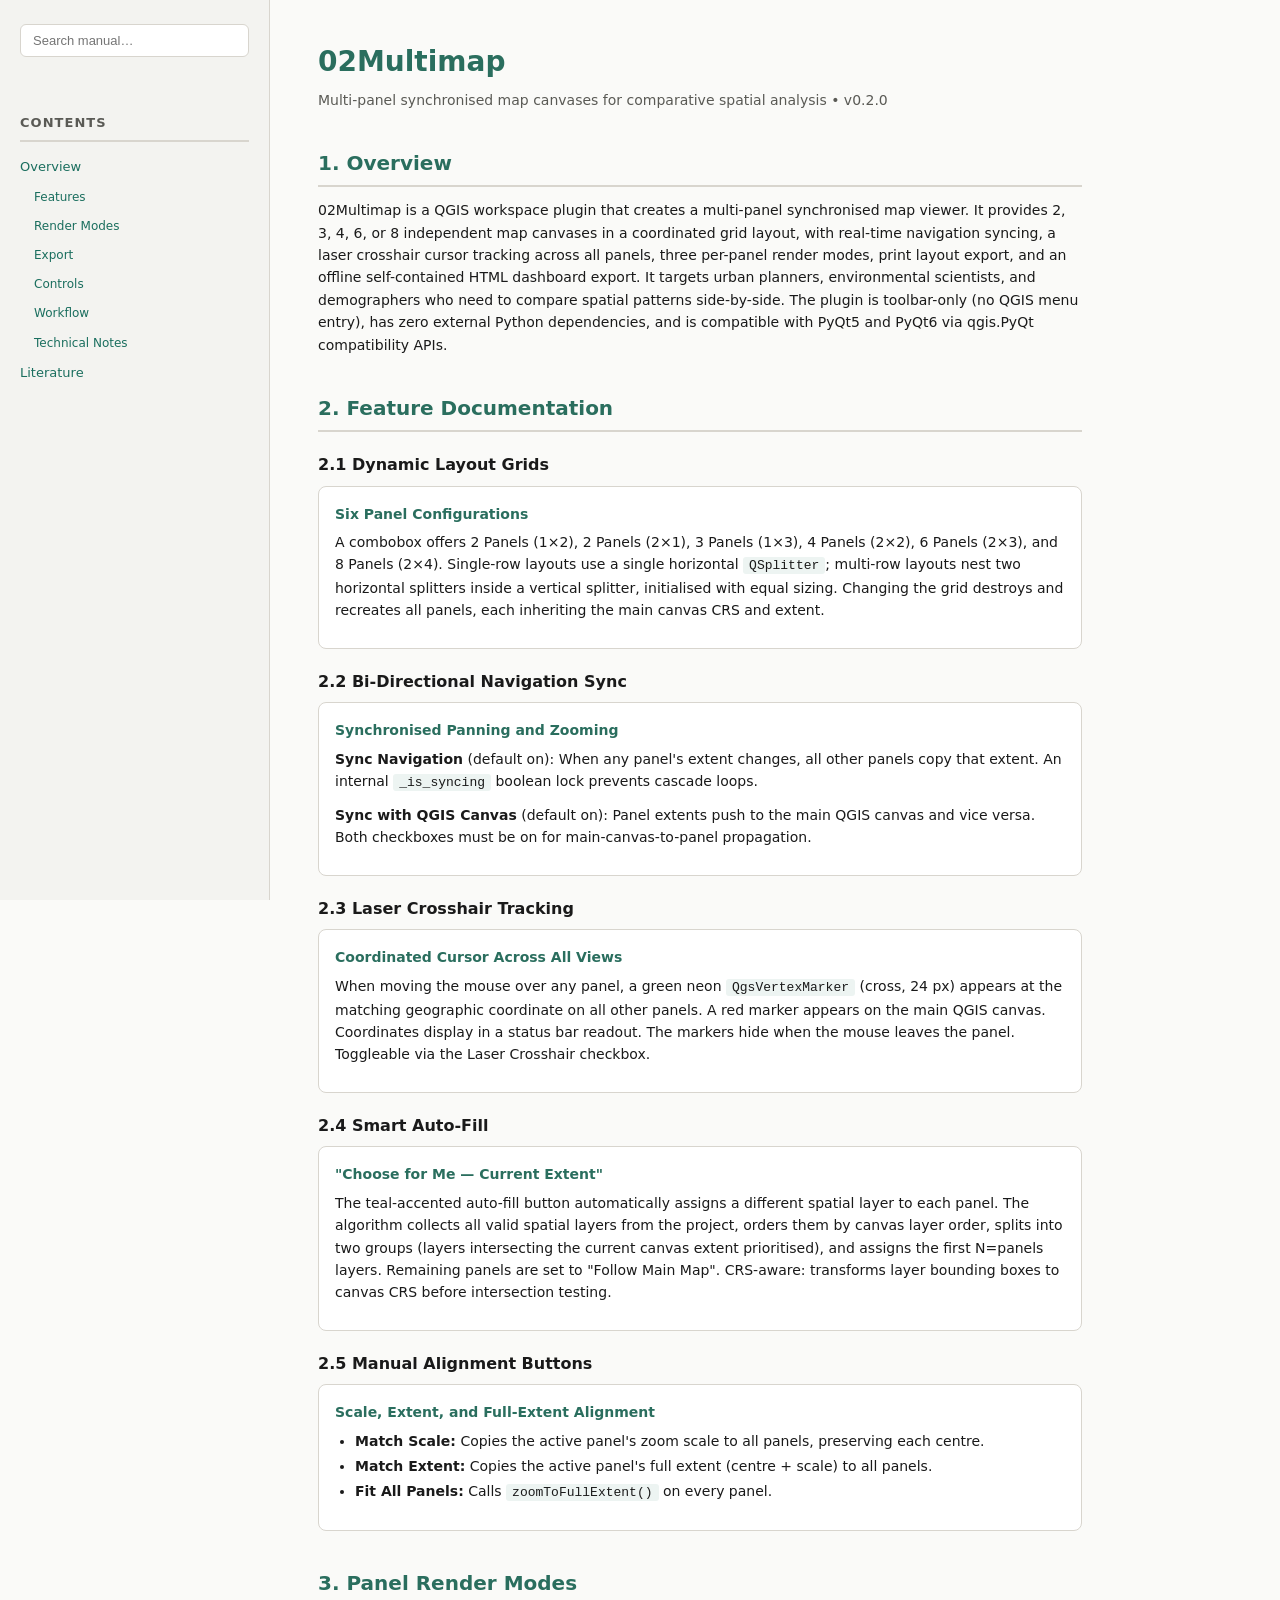
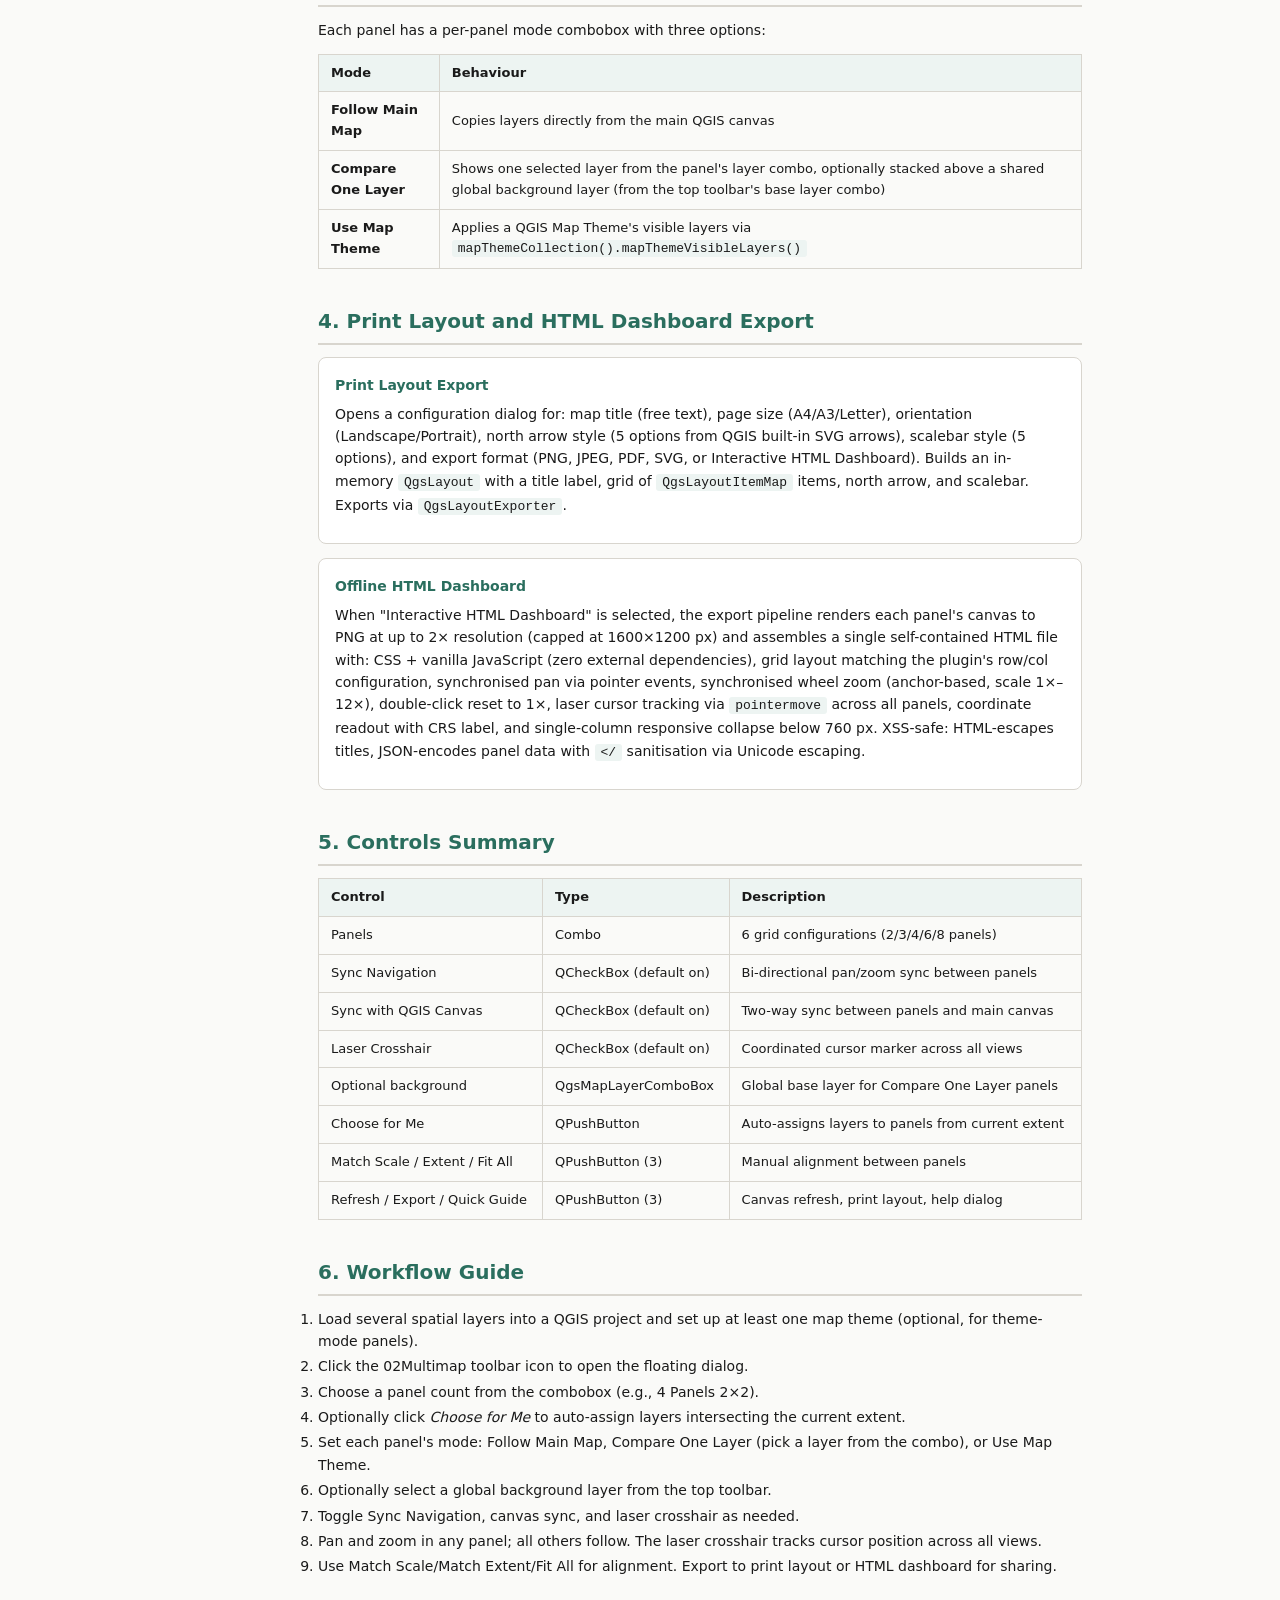
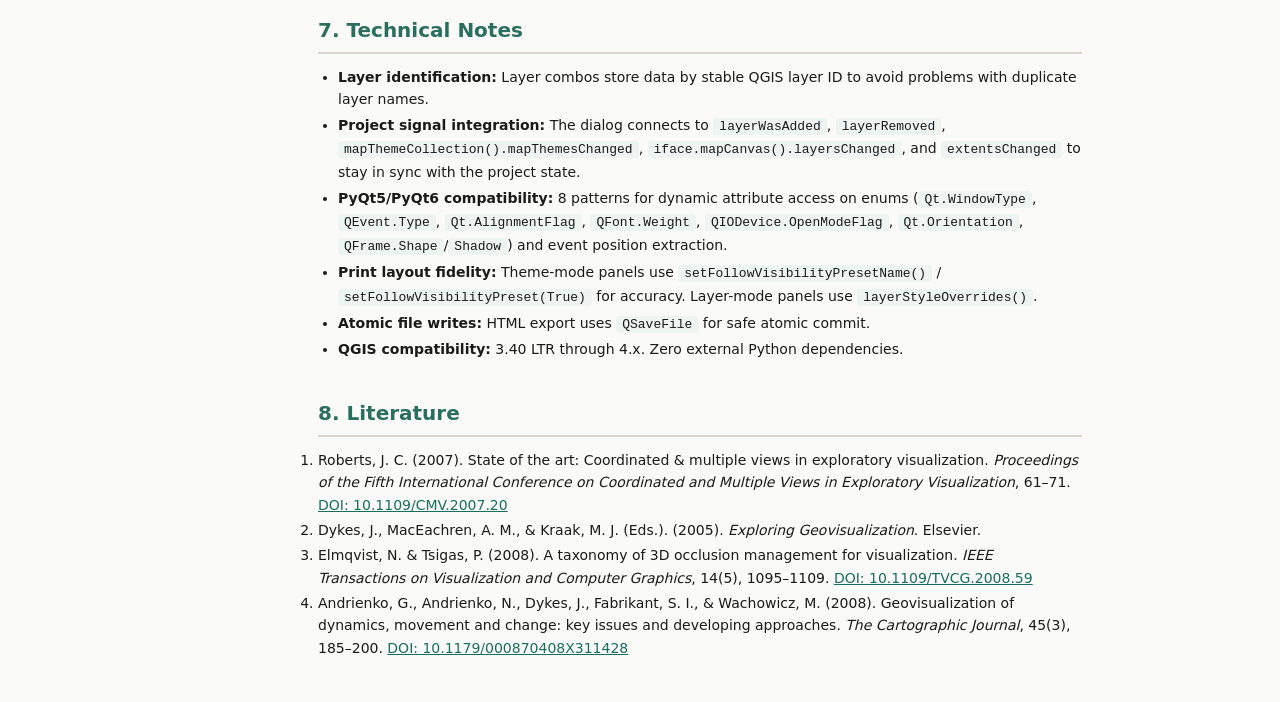
==== docs/REFERENCE_MANUAL.html @ e5f00792 "Add comprehensive academic reference manual" ====
<!doctype html>
<html lang="en">
<head>
<meta charset="utf-8">
<meta name="viewport" content="width=device-width, initial-scale=1">
<title>02Multimap &mdash; Reference Manual</title>
<style>
:root {--bg:#fafaf8;--sidebar-bg:#f3f3f0;--text:#1a1a1a;--muted:#5a5a55;--accent:#2a6e5e;--border:#d8d5ce;--card-bg:#fff;--link:#1a6e5e;--code-bg:#edf4f2;--search-bg:#fff}
*{box-sizing:border-box;margin:0;padding:0}
body{font-family:"Segoe UI",system-ui,-apple-system,sans-serif;background:var(--bg);color:var(--text);line-height:1.6;display:flex;min-height:100vh}
#sidebar{width:270px;min-width:270px;background:var(--sidebar-bg);border-right:1px solid var(--border);padding:24px 20px;position:sticky;top:0;height:100vh;overflow-y:auto}
#sidebar h2{font-size:13px;text-transform:uppercase;letter-spacing:.08em;color:var(--muted);margin-bottom:10px}
#search{width:100%;padding:8px 12px;border:1px solid var(--border);border-radius:6px;font-size:13px;background:var(--search-bg);margin-bottom:20px}
#sidebar nav a{display:block;padding:5px 0;font-size:13px;color:var(--link);text-decoration:none}
#sidebar nav a:hover{text-decoration:underline}
#sidebar nav a.sub{padding-left:14px;font-size:12px}
#main{flex:1;padding:40px 48px;max-width:860px}
h1{font-size:28px;font-weight:700;color:var(--accent);margin-bottom:4px}
h1+p{color:var(--muted);margin-bottom:32px}
h2{font-size:20px;font-weight:600;color:var(--accent);margin:36px 0 12px;padding-bottom:6px;border-bottom:2px solid var(--border)}
h3{font-size:16px;font-weight:600;color:var(--text);margin:20px 0 8px}
p,li{font-size:14px;color:var(--text)}
p{margin-bottom:10px}
.card{background:var(--card-bg);border:1px solid var(--border);border-radius:8px;padding:16px;margin-bottom:14px}
.card h4{font-size:14px;font-weight:600;color:var(--accent);margin-bottom:6px}
ul{margin:4px 0 10px 20px}
li{margin-bottom:3px}
code{font-family:Consolas,'Courier New',monospace;background:var(--code-bg);padding:1px 6px;border-radius:3px;font-size:13px}
table{width:100%;border-collapse:collapse;margin:12px 0;font-size:13px}
th,td{border:1px solid var(--border);padding:8px 12px;text-align:left}
th{background:var(--code-bg);font-weight:600}
.refs{font-size:12px;color:var(--muted)}
.refs a{color:var(--link)}
@media(max-width:760px){body{flex-direction:column}#sidebar{width:100%;min-width:auto;height:auto;position:static;border-right:none;border-bottom:1px solid var(--border)}#main{padding:24px}}
.hidden{display:none}
</style>
</head>
<body>
<aside id="sidebar">
  <input type="text" id="search" placeholder="Search manual&hellip;" autocomplete="off">
  <h2>Contents</h2>
  <nav id="toc">
    <a href="#overview">Overview</a>
    <a href="#features" class="sub">Features</a>
    <a href="#modes" class="sub">Render Modes</a>
    <a href="#export" class="sub">Export</a>
    <a href="#params" class="sub">Controls</a>
    <a href="#workflow" class="sub">Workflow</a>
    <a href="#technical" class="sub">Technical Notes</a>
    <a href="#literature">Literature</a>
  </nav>
</aside>
<main id="main">
<h1>02Multimap</h1>
<p>Multi-panel synchronised map canvases for comparative spatial analysis &bull; v0.2.0</p>

<h2 id="overview">1. Overview</h2>
<p>02Multimap is a QGIS workspace plugin that creates a multi-panel synchronised map viewer. It provides 2, 3, 4, 6, or 8 independent map canvases in a coordinated grid layout, with real-time navigation syncing, a laser crosshair cursor tracking across all panels, three per-panel render modes, print layout export, and an offline self-contained HTML dashboard export. It targets urban planners, environmental scientists, and demographers who need to compare spatial patterns side-by-side. The plugin is toolbar-only (no QGIS menu entry), has zero external Python dependencies, and is compatible with PyQt5 and PyQt6 via qgis.PyQt compatibility APIs.</p>

<h2 id="features">2. Feature Documentation</h2>

<h3>2.1 Dynamic Layout Grids</h3>
<div class="card">
  <h4>Six Panel Configurations</h4>
  <p>A combobox offers 2 Panels (1&times;2), 2 Panels (2&times;1), 3 Panels (1&times;3), 4 Panels (2&times;2), 6 Panels (2&times;3), and 8 Panels (2&times;4). Single-row layouts use a single horizontal <code>QSplitter</code>; multi-row layouts nest two horizontal splitters inside a vertical splitter, initialised with equal sizing. Changing the grid destroys and recreates all panels, each inheriting the main canvas CRS and extent.</p>
</div>

<h3>2.2 Bi-Directional Navigation Sync</h3>
<div class="card">
  <h4>Synchronised Panning and Zooming</h4>
  <p><strong>Sync Navigation</strong> (default on): When any panel's extent changes, all other panels copy that extent. An internal <code>_is_syncing</code> boolean lock prevents cascade loops.</p>
  <p><strong>Sync with QGIS Canvas</strong> (default on): Panel extents push to the main QGIS canvas and vice versa. Both checkboxes must be on for main-canvas-to-panel propagation.</p>
</div>

<h3>2.3 Laser Crosshair Tracking</h3>
<div class="card">
  <h4>Coordinated Cursor Across All Views</h4>
  <p>When moving the mouse over any panel, a green neon <code>QgsVertexMarker</code> (cross, 24 px) appears at the matching geographic coordinate on all other panels. A red marker appears on the main QGIS canvas. Coordinates display in a status bar readout. The markers hide when the mouse leaves the panel. Toggleable via the Laser Crosshair checkbox.</p>
</div>

<h3>2.4 Smart Auto-Fill</h3>
<div class="card">
  <h4>"Choose for Me &mdash; Current Extent"</h4>
  <p>The teal-accented auto-fill button automatically assigns a different spatial layer to each panel. The algorithm collects all valid spatial layers from the project, orders them by canvas layer order, splits into two groups (layers intersecting the current canvas extent prioritised), and assigns the first N=panels layers. Remaining panels are set to "Follow Main Map". CRS-aware: transforms layer bounding boxes to canvas CRS before intersection testing.</p>
</div>

<h3>2.5 Manual Alignment Buttons</h3>
<div class="card">
  <h4>Scale, Extent, and Full-Extent Alignment</h4>
  <ul>
    <li><strong>Match Scale:</strong> Copies the active panel's zoom scale to all panels, preserving each centre.</li>
    <li><strong>Match Extent:</strong> Copies the active panel's full extent (centre + scale) to all panels.</li>
    <li><strong>Fit All Panels:</strong> Calls <code>zoomToFullExtent()</code> on every panel.</li>
  </ul>
</div>

<h2 id="modes">3. Panel Render Modes</h2>
<p>Each panel has a per-panel mode combobox with three options:</p>
<table>
  <tr><th>Mode</th><th>Behaviour</th></tr>
  <tr><td><strong>Follow Main Map</strong></td><td>Copies layers directly from the main QGIS canvas</td></tr>
  <tr><td><strong>Compare One Layer</strong></td><td>Shows one selected layer from the panel's layer combo, optionally stacked above a shared global background layer (from the top toolbar's base layer combo)</td></tr>
  <tr><td><strong>Use Map Theme</strong></td><td>Applies a QGIS Map Theme's visible layers via <code>mapThemeCollection().mapThemeVisibleLayers()</code></td></tr>
</table>

<h2 id="export">4. Print Layout and HTML Dashboard Export</h2>
<div class="card">
  <h4>Print Layout Export</h4>
  <p>Opens a configuration dialog for: map title (free text), page size (A4/A3/Letter), orientation (Landscape/Portrait), north arrow style (5 options from QGIS built-in SVG arrows), scalebar style (5 options), and export format (PNG, JPEG, PDF, SVG, or Interactive HTML Dashboard). Builds an in-memory <code>QgsLayout</code> with a title label, grid of <code>QgsLayoutItemMap</code> items, north arrow, and scalebar. Exports via <code>QgsLayoutExporter</code>.</p>
</div>
<div class="card">
  <h4>Offline HTML Dashboard</h4>
  <p>When "Interactive HTML Dashboard" is selected, the export pipeline renders each panel's canvas to PNG at up to 2&times; resolution (capped at 1600&times;1200 px) and assembles a single self-contained HTML file with: CSS + vanilla JavaScript (zero external dependencies), grid layout matching the plugin's row/col configuration, synchronised pan via pointer events, synchronised wheel zoom (anchor-based, scale 1&times;&ndash;12&times;), double-click reset to 1&times;, laser cursor tracking via <code>pointermove</code> across all panels, coordinate readout with CRS label, and single-column responsive collapse below 760 px. XSS-safe: HTML-escapes titles, JSON-encodes panel data with <code>&lt;/</code> sanitisation via Unicode escaping.</p>
</div>

<h2 id="params">5. Controls Summary</h2>
<table>
  <tr><th>Control</th><th>Type</th><th>Description</th></tr>
  <tr><td>Panels</td><td>Combo</td><td>6 grid configurations (2/3/4/6/8 panels)</td></tr>
  <tr><td>Sync Navigation</td><td>QCheckBox (default on)</td><td>Bi-directional pan/zoom sync between panels</td></tr>
  <tr><td>Sync with QGIS Canvas</td><td>QCheckBox (default on)</td><td>Two-way sync between panels and main canvas</td></tr>
  <tr><td>Laser Crosshair</td><td>QCheckBox (default on)</td><td>Coordinated cursor marker across all views</td></tr>
  <tr><td>Optional background</td><td>QgsMapLayerComboBox</td><td>Global base layer for Compare One Layer panels</td></tr>
  <tr><td>Choose for Me</td><td>QPushButton</td><td>Auto-assigns layers to panels from current extent</td></tr>
  <tr><td>Match Scale / Extent / Fit All</td><td>QPushButton (3)</td><td>Manual alignment between panels</td></tr>
  <tr><td>Refresh / Export / Quick Guide</td><td>QPushButton (3)</td><td>Canvas refresh, print layout, help dialog</td></tr>
</table>

<h2 id="workflow">6. Workflow Guide</h2>
<ol>
  <li>Load several spatial layers into a QGIS project and set up at least one map theme (optional, for theme-mode panels).</li>
  <li>Click the 02Multimap toolbar icon to open the floating dialog.</li>
  <li>Choose a panel count from the combobox (e.g., 4 Panels 2&times;2).</li>
  <li>Optionally click <em>Choose for Me</em> to auto-assign layers intersecting the current extent.</li>
  <li>Set each panel's mode: Follow Main Map, Compare One Layer (pick a layer from the combo), or Use Map Theme.</li>
  <li>Optionally select a global background layer from the top toolbar.</li>
  <li>Toggle Sync Navigation, canvas sync, and laser crosshair as needed.</li>
  <li>Pan and zoom in any panel; all others follow. The laser crosshair tracks cursor position across all views.</li>
  <li>Use Match Scale/Match Extent/Fit All for alignment. Export to print layout or HTML dashboard for sharing.</li>
</ol>

<h2 id="technical">7. Technical Notes</h2>
<ul>
  <li><strong>Layer identification:</strong> Layer combos store data by stable QGIS layer ID to avoid problems with duplicate layer names.</li>
  <li><strong>Project signal integration:</strong> The dialog connects to <code>layerWasAdded</code>, <code>layerRemoved</code>, <code>mapThemeCollection().mapThemesChanged</code>, <code>iface.mapCanvas().layersChanged</code>, and <code>extentsChanged</code> to stay in sync with the project state.</li>
  <li><strong>PyQt5/PyQt6 compatibility:</strong> 8 patterns for dynamic attribute access on enums (<code>Qt.WindowType</code>, <code>QEvent.Type</code>, <code>Qt.AlignmentFlag</code>, <code>QFont.Weight</code>, <code>QIODevice.OpenModeFlag</code>, <code>Qt.Orientation</code>, <code>QFrame.Shape</code>/<code>Shadow</code>) and event position extraction.</li>
  <li><strong>Print layout fidelity:</strong> Theme-mode panels use <code>setFollowVisibilityPresetName()</code> / <code>setFollowVisibilityPreset(True)</code> for accuracy. Layer-mode panels use <code>layerStyleOverrides()</code>.</li>
  <li><strong>Atomic file writes:</strong> HTML export uses <code>QSaveFile</code> for safe atomic commit.</li>
  <li><strong>QGIS compatibility:</strong> 3.40 LTR through 4.x. Zero external Python dependencies.</li>
</ul>

<h2 id="literature">8. Literature</h2>
<ol class="refs">
  <li>Roberts, J. C. (2007). State of the art: Coordinated &amp; multiple views in exploratory visualization. <em>Proceedings of the Fifth International Conference on Coordinated and Multiple Views in Exploratory Visualization</em>, 61&ndash;71. <a href="https://doi.org/10.1109/CMV.2007.20">DOI: 10.1109/CMV.2007.20</a></li>
  <li>Dykes, J., MacEachren, A. M., &amp; Kraak, M. J. (Eds.). (2005). <em>Exploring Geovisualization</em>. Elsevier.</li>
  <li>Elmqvist, N. &amp; Tsigas, P. (2008). A taxonomy of 3D occlusion management for visualization. <em>IEEE Transactions on Visualization and Computer Graphics</em>, 14(5), 1095&ndash;1109. <a href="https://doi.org/10.1109/TVCG.2008.59">DOI: 10.1109/TVCG.2008.59</a></li>
  <li>Andrienko, G., Andrienko, N., Dykes, J., Fabrikant, S. I., &amp; Wachowicz, M. (2008). Geovisualization of dynamics, movement and change: key issues and developing approaches. <em>The Cartographic Journal</em>, 45(3), 185&ndash;200. <a href="https://doi.org/10.1179/000870408X311428">DOI: 10.1179/000870408X311428</a></li>
</ol>
</main>
<script>
(function(){
  var inp=document.getElementById('search');
  var main=document.getElementById('main');
  if(!inp||!main)return;
  var all=main.querySelectorAll('h2,h3,p,li,td');
  inp.addEventListener('input',function(){
    var q=inp.value.trim().toLowerCase();
    all.forEach(function(el){el.classList.remove('hidden');});
    if(!q)return;
    var sections=main.querySelectorAll('h2');
    sections.forEach(function(h){
      var next=h.nextElementSibling;
      var keep=h.textContent.toLowerCase().indexOf(q)!==-1;
      while(next && next.tagName!=='H2'){
        if(next.textContent.toLowerCase().indexOf(q)!==-1)keep=true;
        next=next.nextElementSibling;
      }
      if(!keep){
        next=h.nextElementSibling;
        while(next && next.tagName!=='H2'){next.classList.add('hidden');next=next.nextElementSibling;}
        h.classList.add('hidden');
      }
    });
  });
})();
</script>
</body>
</html>
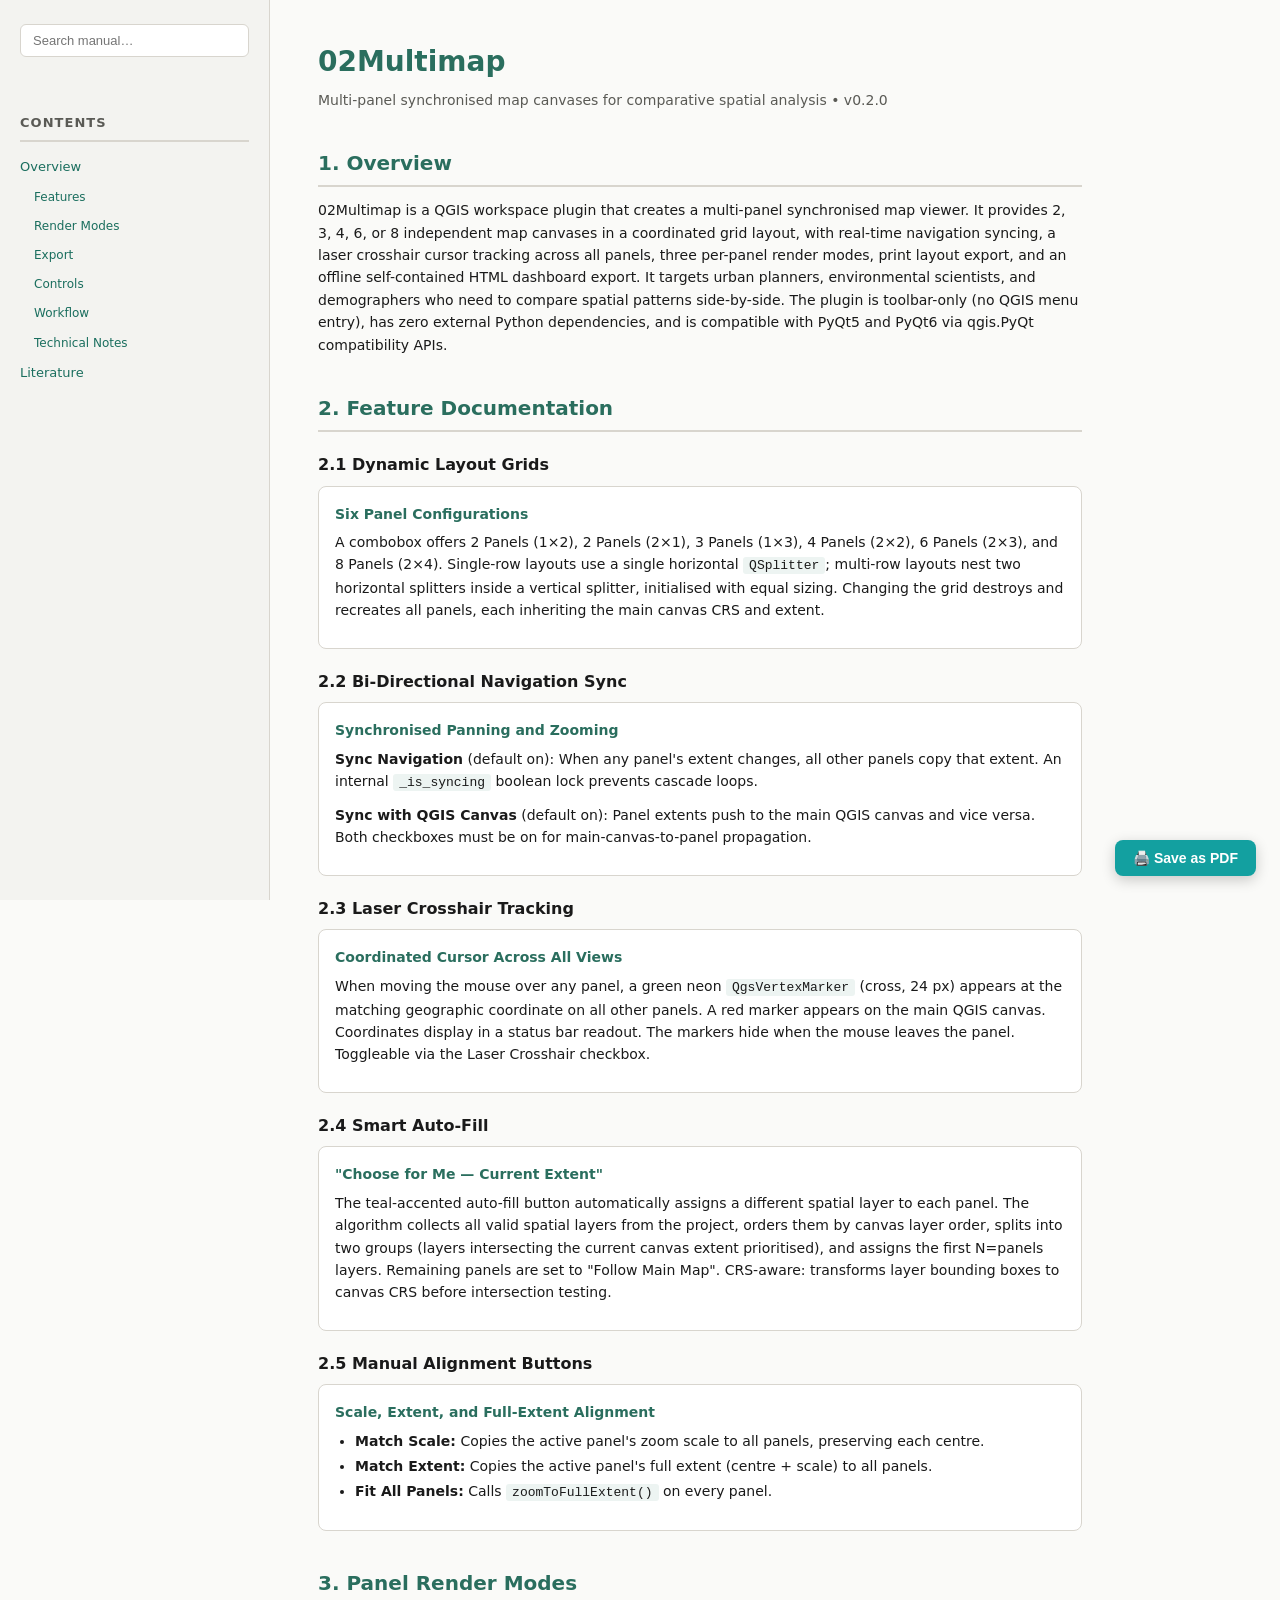
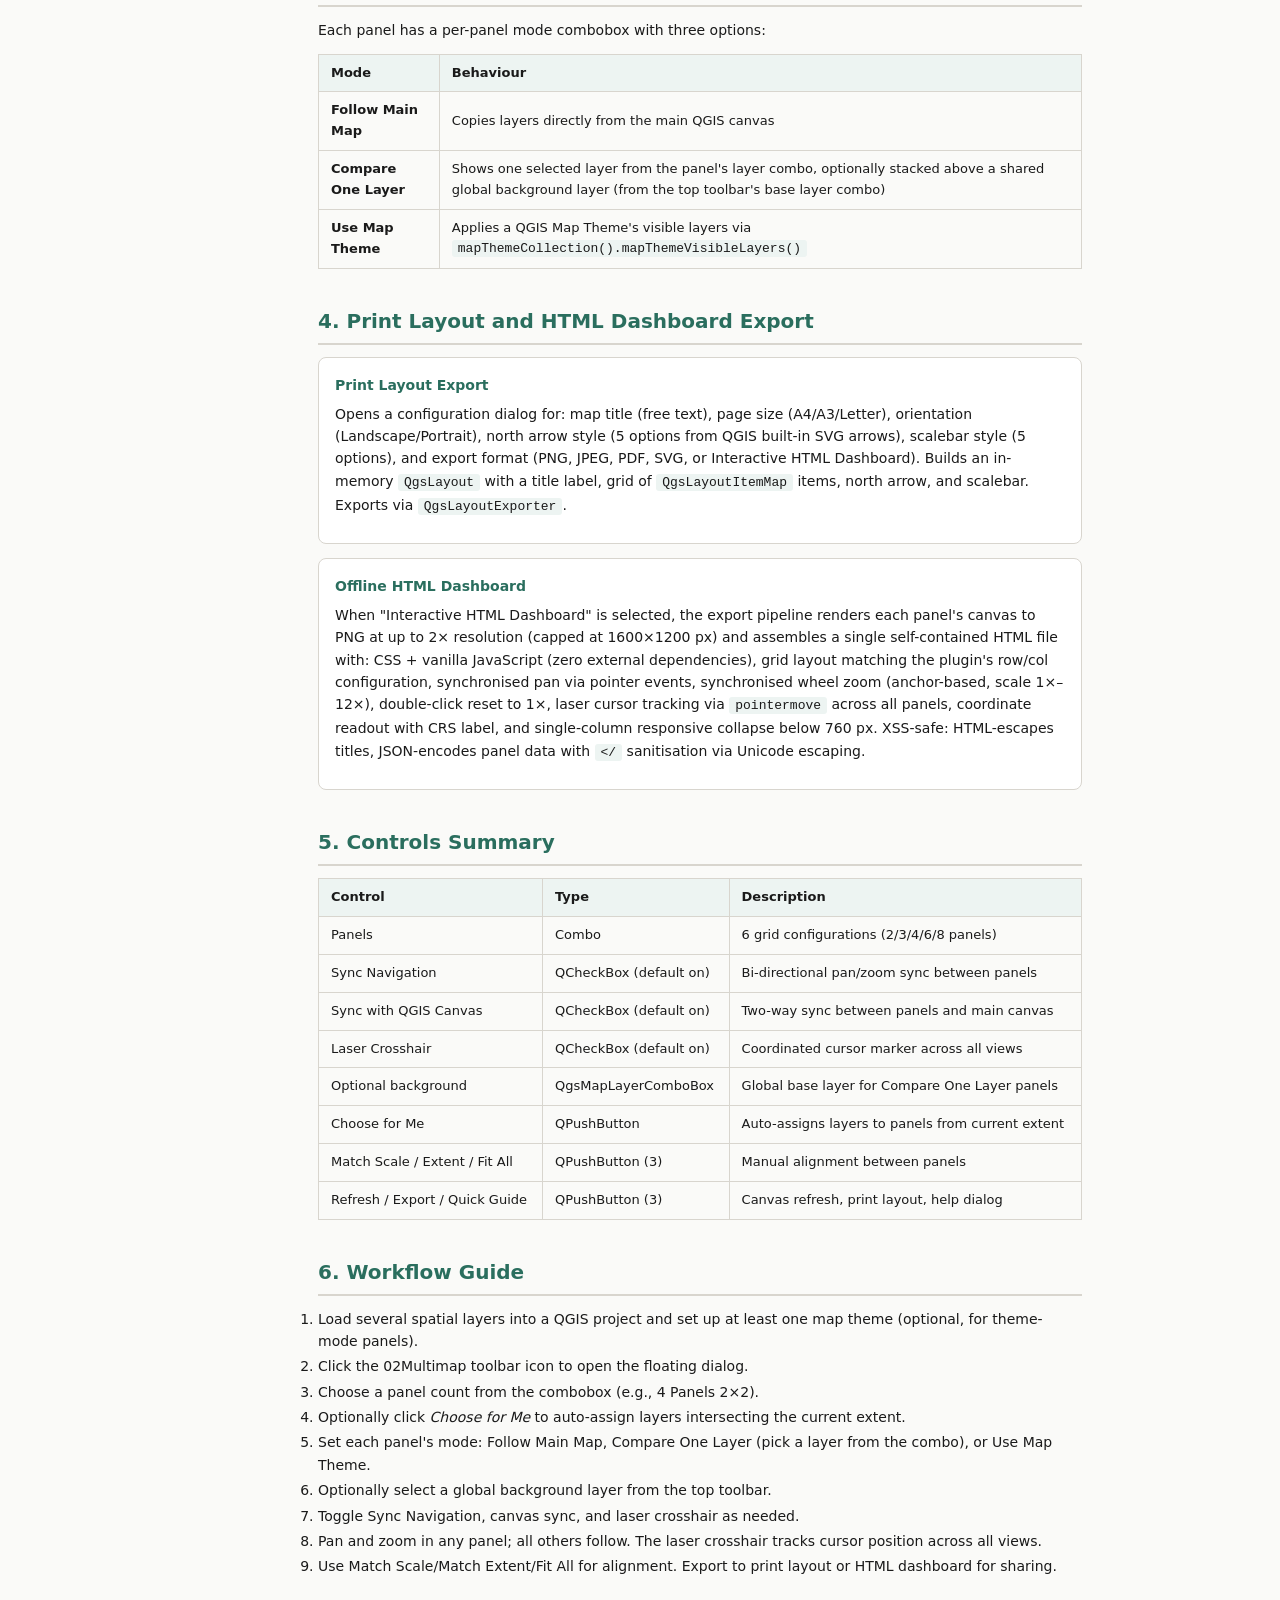
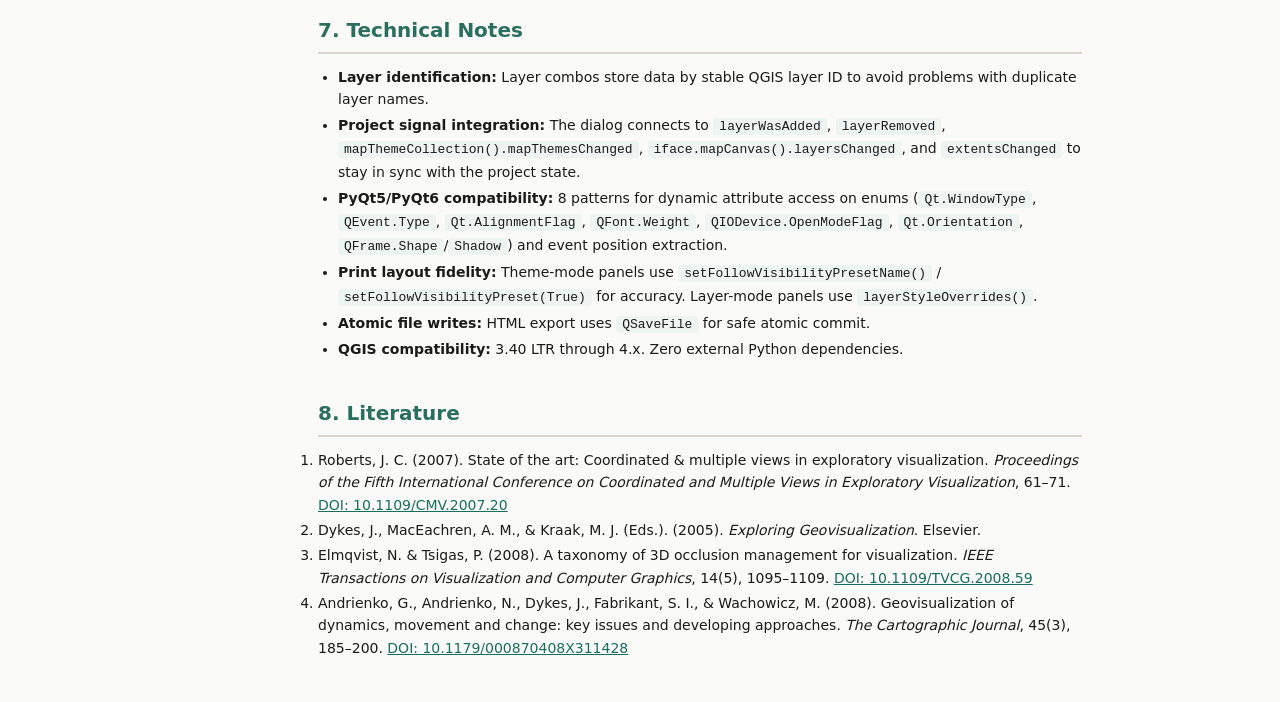
==== commit 4ce87573: "Add floating Save as PDF print button to reference manual" ====
--- a/docs/REFERENCE_MANUAL.html
+++ b/docs/REFERENCE_MANUAL.html
@@ -184,5 +184,21 @@
   });
 })();
 </script>
+
+<!-- PDF PRINT BUTTON -->
+<style>
+#print-pdf-btn {
+  position: fixed; bottom: 24px; right: 24px; z-index: 9999;
+  background: #13a0a0; color: white; border: none; border-radius: 8px;
+  padding: 10px 18px; font-size: 14px; font-weight: 600; cursor: pointer;
+  box-shadow: 0 4px 14px rgba(0,0,0,.2); transition: all .2s;
+  display: flex; align-items: center; gap: 8px;
+}
+#print-pdf-btn:hover { background: #0d7a7a; transform: translateY(-2px); box-shadow: 0 6px 20px rgba(0,0,0,.25); }
+@media print { #print-pdf-btn { display: none !important; } }
+@media (max-width: 768px) { #print-pdf-btn { bottom: 12px; right: 12px; padding: 8px 14px; font-size: 12px; } }
+</style>
+<button id="print-pdf-btn" onclick="window.print()" title="Save as PDF / Print">🖨️ Save as PDF</button>
+
 </body>
 </html>
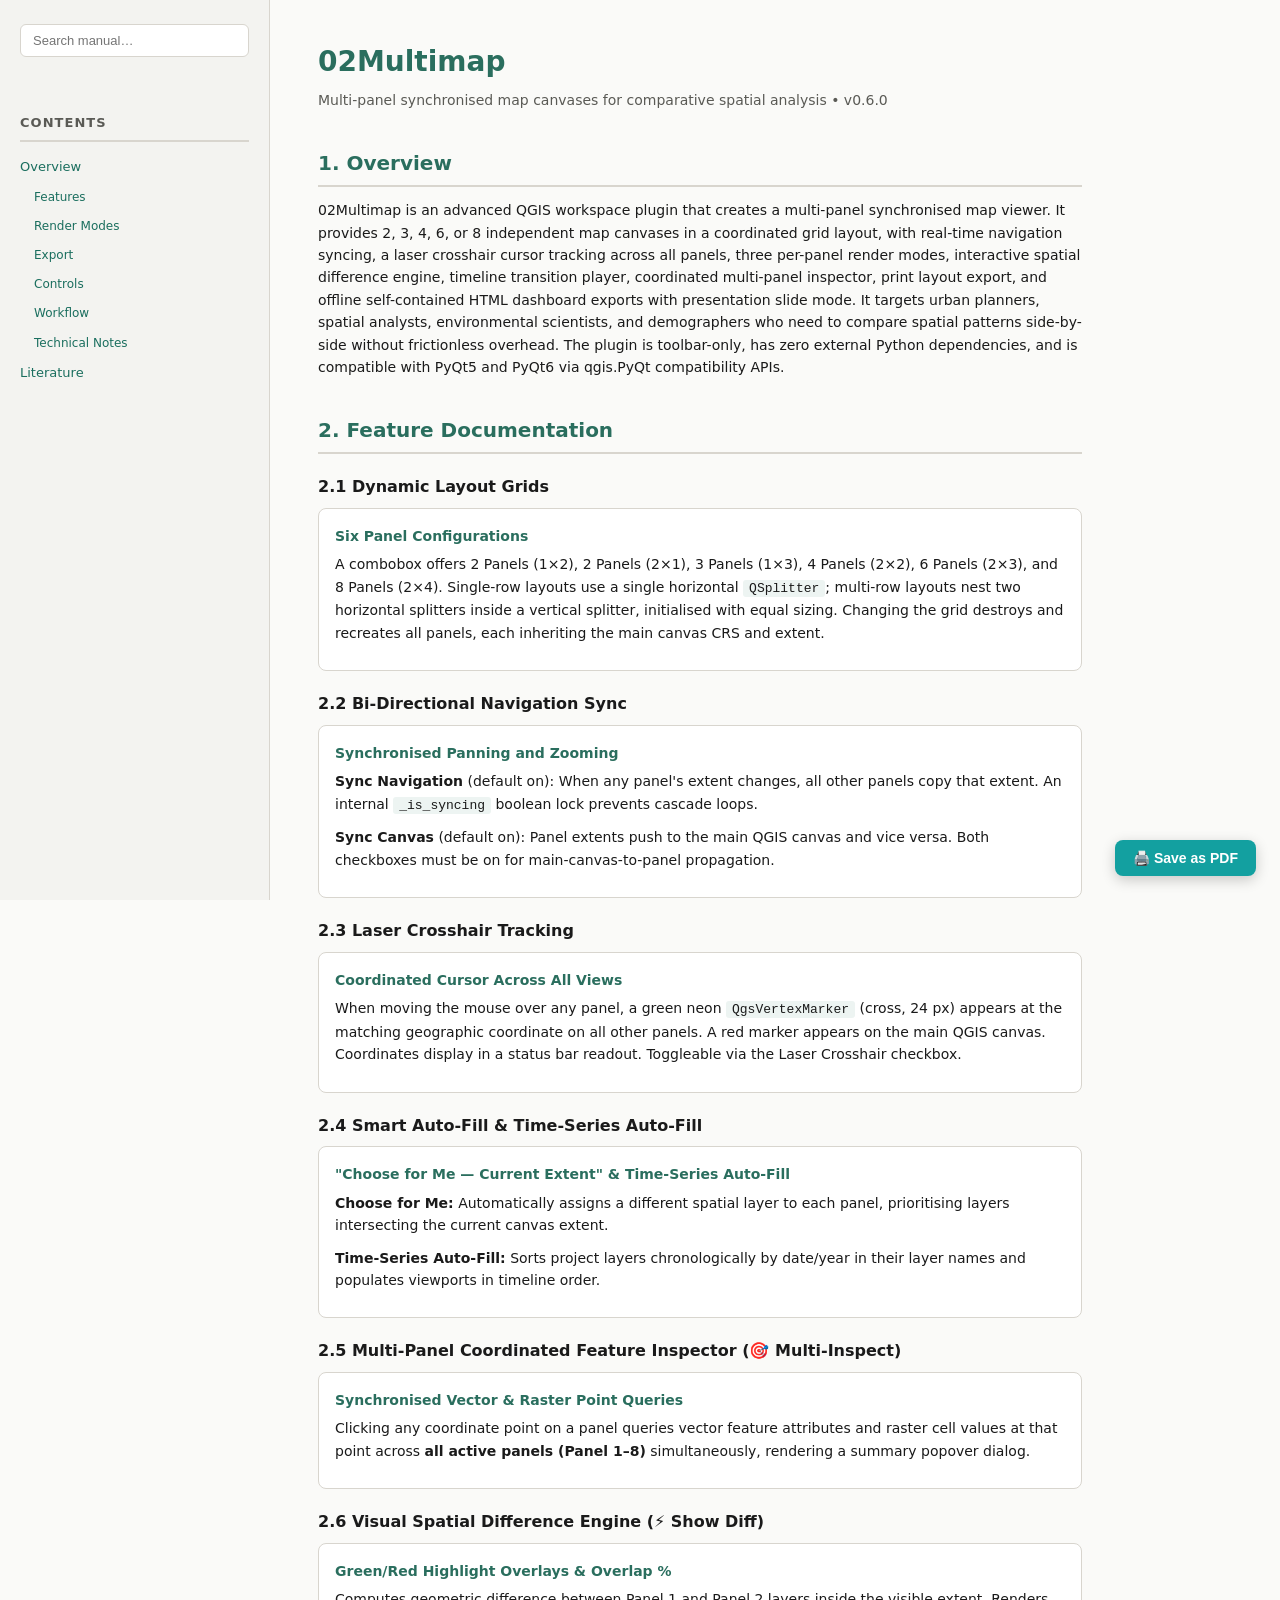
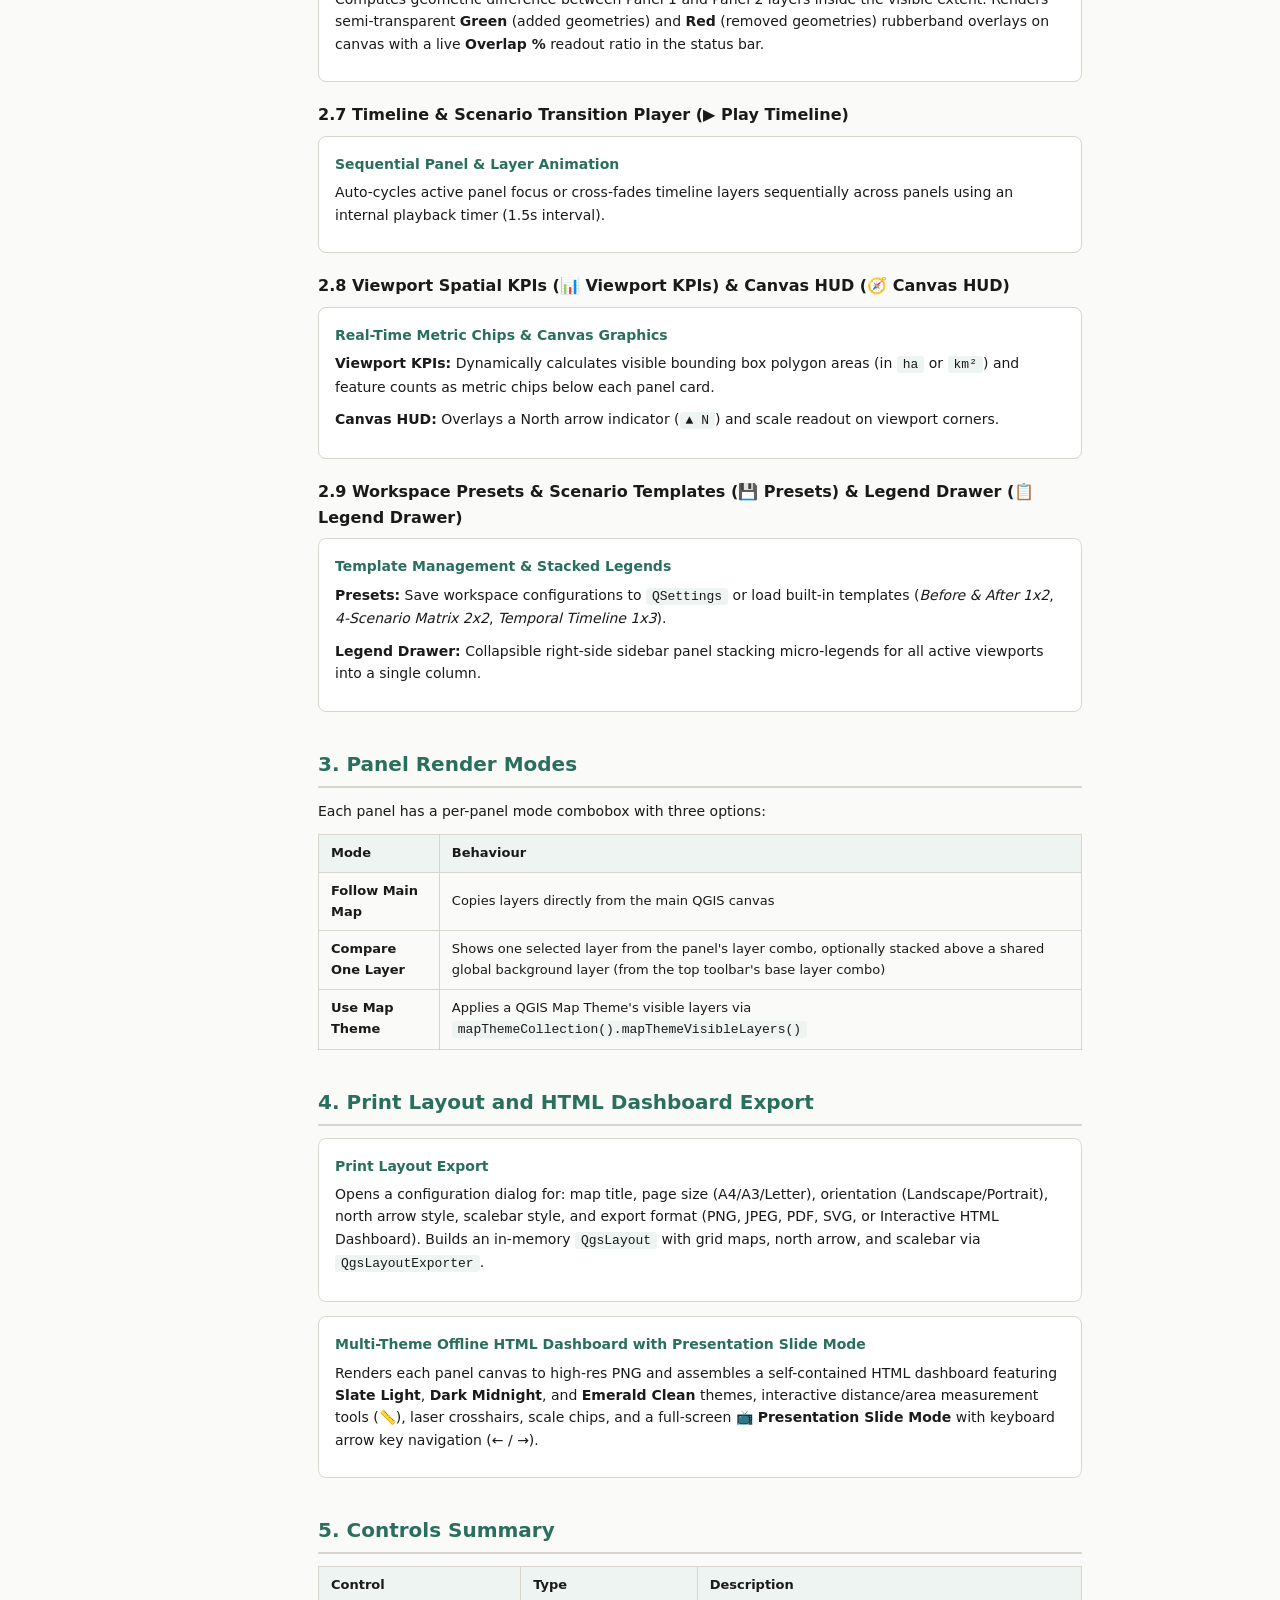
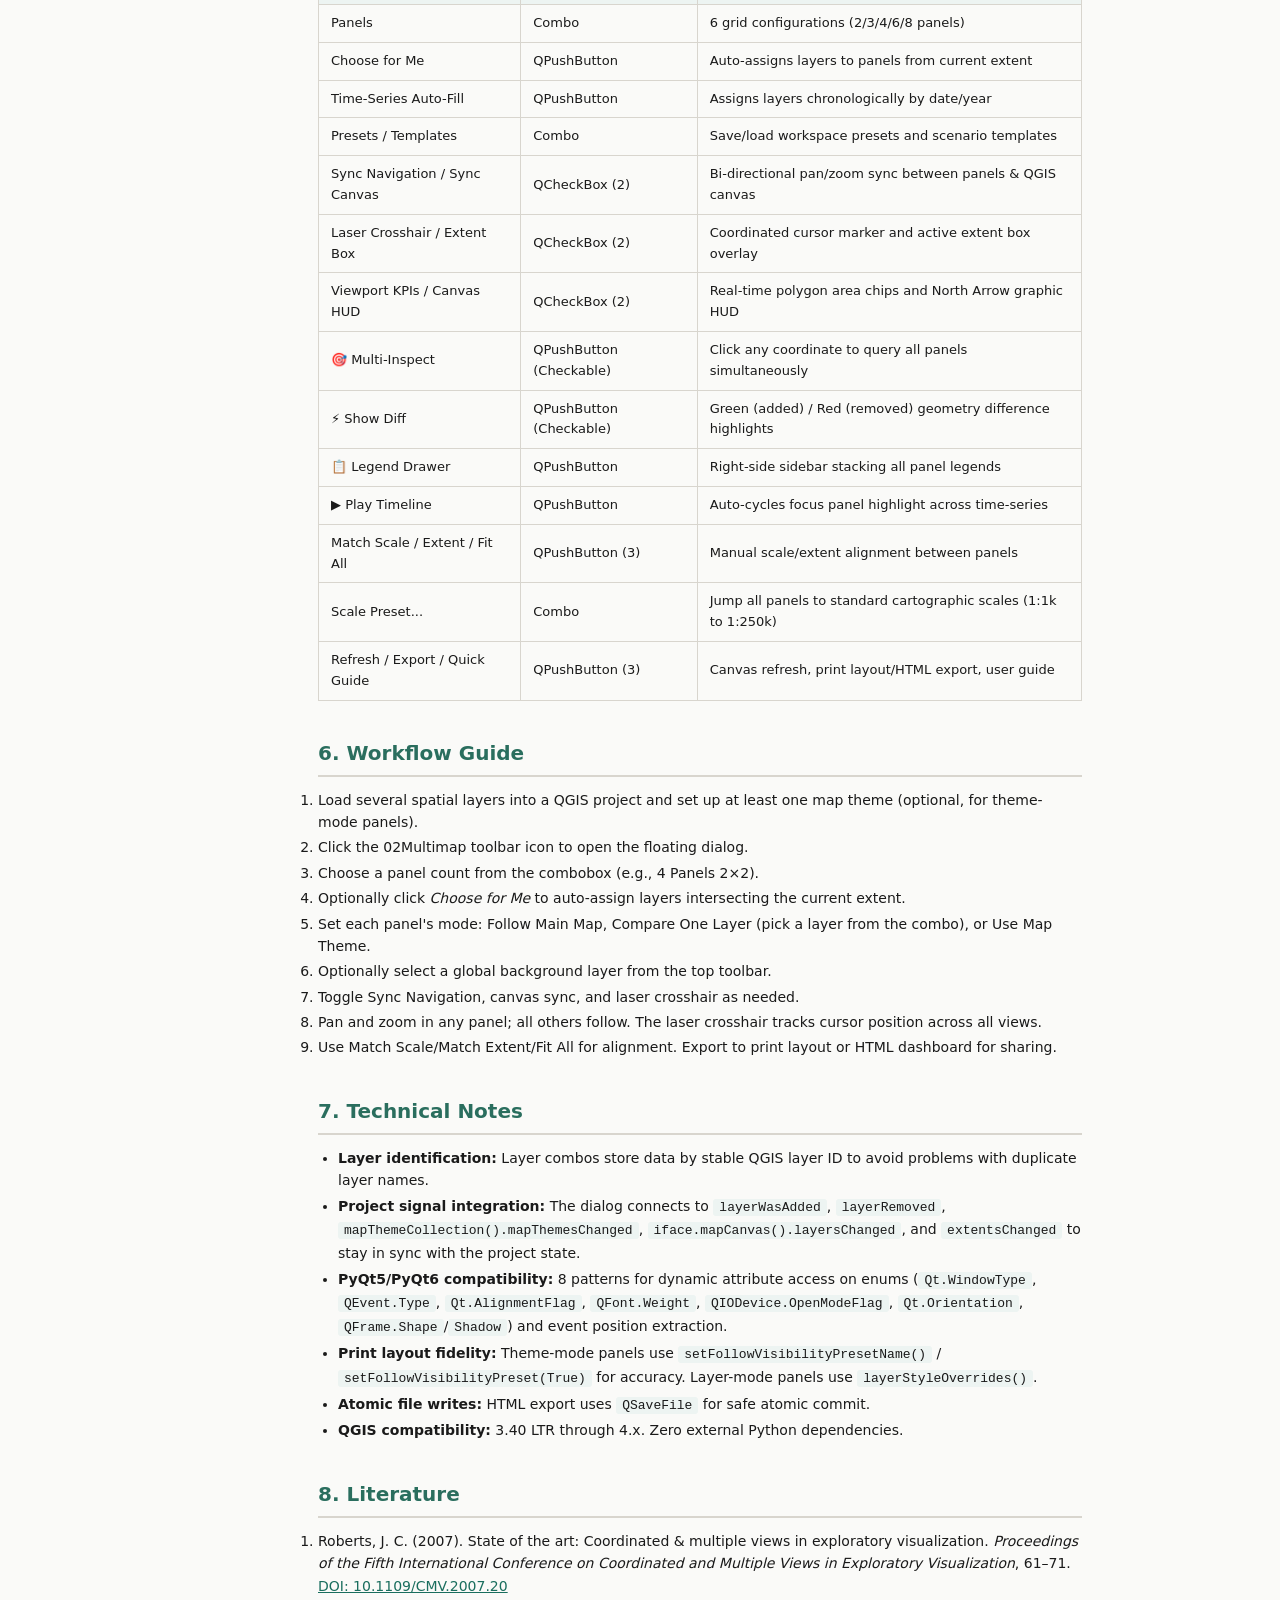
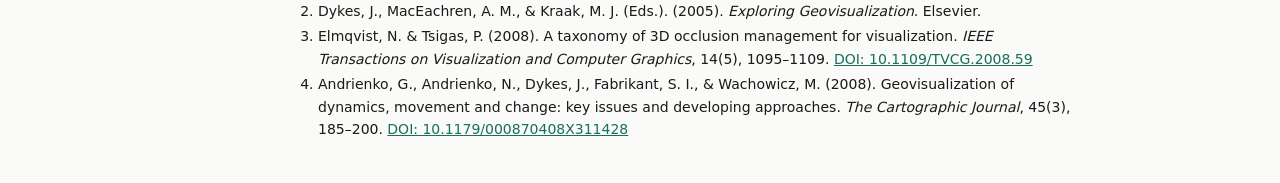
==== commit 98e3942c: "Enhance Quick Guide dialog and upgrade GitHub Pages documentation landing site" ====
--- a/docs/REFERENCE_MANUAL.html
+++ b/docs/REFERENCE_MANUAL.html
@@ -52,10 +52,10 @@
 </aside>
 <main id="main">
 <h1>02Multimap</h1>
-<p>Multi-panel synchronised map canvases for comparative spatial analysis &bull; v0.2.0</p>
+<p>Multi-panel synchronised map canvases for comparative spatial analysis &bull; v0.6.0</p>
 
 <h2 id="overview">1. Overview</h2>
-<p>02Multimap is a QGIS workspace plugin that creates a multi-panel synchronised map viewer. It provides 2, 3, 4, 6, or 8 independent map canvases in a coordinated grid layout, with real-time navigation syncing, a laser crosshair cursor tracking across all panels, three per-panel render modes, print layout export, and an offline self-contained HTML dashboard export. It targets urban planners, environmental scientists, and demographers who need to compare spatial patterns side-by-side. The plugin is toolbar-only (no QGIS menu entry), has zero external Python dependencies, and is compatible with PyQt5 and PyQt6 via qgis.PyQt compatibility APIs.</p>
+<p>02Multimap is an advanced QGIS workspace plugin that creates a multi-panel synchronised map viewer. It provides 2, 3, 4, 6, or 8 independent map canvases in a coordinated grid layout, with real-time navigation syncing, a laser crosshair cursor tracking across all panels, three per-panel render modes, interactive spatial difference engine, timeline transition player, coordinated multi-panel inspector, print layout export, and offline self-contained HTML dashboard exports with presentation slide mode. It targets urban planners, spatial analysts, environmental scientists, and demographers who need to compare spatial patterns side-by-side without frictionless overhead. The plugin is toolbar-only, has zero external Python dependencies, and is compatible with PyQt5 and PyQt6 via qgis.PyQt compatibility APIs.</p>
 
 <h2 id="features">2. Feature Documentation</h2>
 
@@ -69,29 +69,52 @@
 <div class="card">
   <h4>Synchronised Panning and Zooming</h4>
   <p><strong>Sync Navigation</strong> (default on): When any panel's extent changes, all other panels copy that extent. An internal <code>_is_syncing</code> boolean lock prevents cascade loops.</p>
-  <p><strong>Sync with QGIS Canvas</strong> (default on): Panel extents push to the main QGIS canvas and vice versa. Both checkboxes must be on for main-canvas-to-panel propagation.</p>
+  <p><strong>Sync Canvas</strong> (default on): Panel extents push to the main QGIS canvas and vice versa. Both checkboxes must be on for main-canvas-to-panel propagation.</p>
 </div>
 
 <h3>2.3 Laser Crosshair Tracking</h3>
 <div class="card">
   <h4>Coordinated Cursor Across All Views</h4>
-  <p>When moving the mouse over any panel, a green neon <code>QgsVertexMarker</code> (cross, 24 px) appears at the matching geographic coordinate on all other panels. A red marker appears on the main QGIS canvas. Coordinates display in a status bar readout. The markers hide when the mouse leaves the panel. Toggleable via the Laser Crosshair checkbox.</p>
-</div>
-
-<h3>2.4 Smart Auto-Fill</h3>
-<div class="card">
-  <h4>"Choose for Me &mdash; Current Extent"</h4>
-  <p>The teal-accented auto-fill button automatically assigns a different spatial layer to each panel. The algorithm collects all valid spatial layers from the project, orders them by canvas layer order, splits into two groups (layers intersecting the current canvas extent prioritised), and assigns the first N=panels layers. Remaining panels are set to "Follow Main Map". CRS-aware: transforms layer bounding boxes to canvas CRS before intersection testing.</p>
-</div>
-
-<h3>2.5 Manual Alignment Buttons</h3>
-<div class="card">
-  <h4>Scale, Extent, and Full-Extent Alignment</h4>
-  <ul>
-    <li><strong>Match Scale:</strong> Copies the active panel's zoom scale to all panels, preserving each centre.</li>
-    <li><strong>Match Extent:</strong> Copies the active panel's full extent (centre + scale) to all panels.</li>
-    <li><strong>Fit All Panels:</strong> Calls <code>zoomToFullExtent()</code> on every panel.</li>
-  </ul>
+  <p>When moving the mouse over any panel, a green neon <code>QgsVertexMarker</code> (cross, 24 px) appears at the matching geographic coordinate on all other panels. A red marker appears on the main QGIS canvas. Coordinates display in a status bar readout. Toggleable via the Laser Crosshair checkbox.</p>
+</div>
+
+<h3>2.4 Smart Auto-Fill & Time-Series Auto-Fill</h3>
+<div class="card">
+  <h4>"Choose for Me &mdash; Current Extent" & Time-Series Auto-Fill</h4>
+  <p><strong>Choose for Me:</strong> Automatically assigns a different spatial layer to each panel, prioritising layers intersecting the current canvas extent.</p>
+  <p><strong>Time-Series Auto-Fill:</strong> Sorts project layers chronologically by date/year in their layer names and populates viewports in timeline order.</p>
+</div>
+
+<h3>2.5 Multi-Panel Coordinated Feature Inspector (🎯 Multi-Inspect)</h3>
+<div class="card">
+  <h4>Synchronised Vector & Raster Point Queries</h4>
+  <p>Clicking any coordinate point on a panel queries vector feature attributes and raster cell values at that point across <strong>all active panels (Panel 1–8)</strong> simultaneously, rendering a summary popover dialog.</p>
+</div>
+
+<h3>2.6 Visual Spatial Difference Engine (⚡ Show Diff)</h3>
+<div class="card">
+  <h4>Green/Red Highlight Overlays & Overlap %</h4>
+  <p>Computes geometric difference between Panel 1 and Panel 2 layers inside the visible extent. Renders semi-transparent <strong>Green</strong> (added geometries) and <strong>Red</strong> (removed geometries) rubberband overlays on canvas with a live <strong>Overlap %</strong> readout ratio in the status bar.</p>
+</div>
+
+<h3>2.7 Timeline & Scenario Transition Player (▶ Play Timeline)</h3>
+<div class="card">
+  <h4>Sequential Panel & Layer Animation</h4>
+  <p>Auto-cycles active panel focus or cross-fades timeline layers sequentially across panels using an internal playback timer (1.5s interval).</p>
+</div>
+
+<h3>2.8 Viewport Spatial KPIs (📊 Viewport KPIs) & Canvas HUD (🧭 Canvas HUD)</h3>
+<div class="card">
+  <h4>Real-Time Metric Chips & Canvas Graphics</h4>
+  <p><strong>Viewport KPIs:</strong> Dynamically calculates visible bounding box polygon areas (in <code>ha</code> or <code>km²</code>) and feature counts as metric chips below each panel card.</p>
+  <p><strong>Canvas HUD:</strong> Overlays a North arrow indicator (<code>▲ N</code>) and scale readout on viewport corners.</p>
+</div>
+
+<h3>2.9 Workspace Presets & Scenario Templates (💾 Presets) & Legend Drawer (📋 Legend Drawer)</h3>
+<div class="card">
+  <h4>Template Management & Stacked Legends</h4>
+  <p><strong>Presets:</strong> Save workspace configurations to <code>QSettings</code> or load built-in templates (<em>Before & After 1x2</em>, <em>4-Scenario Matrix 2x2</em>, <em>Temporal Timeline 1x3</em>).</p>
+  <p><strong>Legend Drawer:</strong> Collapsible right-side sidebar panel stacking micro-legends for all active viewports into a single column.</p>
 </div>
 
 <h2 id="modes">3. Panel Render Modes</h2>
@@ -106,25 +129,32 @@
 <h2 id="export">4. Print Layout and HTML Dashboard Export</h2>
 <div class="card">
   <h4>Print Layout Export</h4>
-  <p>Opens a configuration dialog for: map title (free text), page size (A4/A3/Letter), orientation (Landscape/Portrait), north arrow style (5 options from QGIS built-in SVG arrows), scalebar style (5 options), and export format (PNG, JPEG, PDF, SVG, or Interactive HTML Dashboard). Builds an in-memory <code>QgsLayout</code> with a title label, grid of <code>QgsLayoutItemMap</code> items, north arrow, and scalebar. Exports via <code>QgsLayoutExporter</code>.</p>
-</div>
-<div class="card">
-  <h4>Offline HTML Dashboard</h4>
-  <p>When "Interactive HTML Dashboard" is selected, the export pipeline renders each panel's canvas to PNG at up to 2&times; resolution (capped at 1600&times;1200 px) and assembles a single self-contained HTML file with: CSS + vanilla JavaScript (zero external dependencies), grid layout matching the plugin's row/col configuration, synchronised pan via pointer events, synchronised wheel zoom (anchor-based, scale 1&times;&ndash;12&times;), double-click reset to 1&times;, laser cursor tracking via <code>pointermove</code> across all panels, coordinate readout with CRS label, and single-column responsive collapse below 760 px. XSS-safe: HTML-escapes titles, JSON-encodes panel data with <code>&lt;/</code> sanitisation via Unicode escaping.</p>
+  <p>Opens a configuration dialog for: map title, page size (A4/A3/Letter), orientation (Landscape/Portrait), north arrow style, scalebar style, and export format (PNG, JPEG, PDF, SVG, or Interactive HTML Dashboard). Builds an in-memory <code>QgsLayout</code> with grid maps, north arrow, and scalebar via <code>QgsLayoutExporter</code>.</p>
+</div>
+<div class="card">
+  <h4>Multi-Theme Offline HTML Dashboard with Presentation Slide Mode</h4>
+  <p>Renders each panel canvas to high-res PNG and assembles a self-contained HTML dashboard featuring <strong>Slate Light</strong>, <b>Dark Midnight</b>, and <b>Emerald Clean</b> themes, interactive distance/area measurement tools (📏), laser crosshairs, scale chips, and a full-screen <b>📺 Presentation Slide Mode</b> with keyboard arrow key navigation (← / →).</p>
 </div>
 
 <h2 id="params">5. Controls Summary</h2>
 <table>
   <tr><th>Control</th><th>Type</th><th>Description</th></tr>
   <tr><td>Panels</td><td>Combo</td><td>6 grid configurations (2/3/4/6/8 panels)</td></tr>
-  <tr><td>Sync Navigation</td><td>QCheckBox (default on)</td><td>Bi-directional pan/zoom sync between panels</td></tr>
-  <tr><td>Sync with QGIS Canvas</td><td>QCheckBox (default on)</td><td>Two-way sync between panels and main canvas</td></tr>
-  <tr><td>Laser Crosshair</td><td>QCheckBox (default on)</td><td>Coordinated cursor marker across all views</td></tr>
-  <tr><td>Optional background</td><td>QgsMapLayerComboBox</td><td>Global base layer for Compare One Layer panels</td></tr>
   <tr><td>Choose for Me</td><td>QPushButton</td><td>Auto-assigns layers to panels from current extent</td></tr>
-  <tr><td>Match Scale / Extent / Fit All</td><td>QPushButton (3)</td><td>Manual alignment between panels</td></tr>
-  <tr><td>Refresh / Export / Quick Guide</td><td>QPushButton (3)</td><td>Canvas refresh, print layout, help dialog</td></tr>
+  <tr><td>Time-Series Auto-Fill</td><td>QPushButton</td><td>Assigns layers chronologically by date/year</td></tr>
+  <tr><td>Presets / Templates</td><td>Combo</td><td>Save/load workspace presets and scenario templates</td></tr>
+  <tr><td>Sync Navigation / Sync Canvas</td><td>QCheckBox (2)</td><td>Bi-directional pan/zoom sync between panels & QGIS canvas</td></tr>
+  <tr><td>Laser Crosshair / Extent Box</td><td>QCheckBox (2)</td><td>Coordinated cursor marker and active extent box overlay</td></tr>
+  <tr><td>Viewport KPIs / Canvas HUD</td><td>QCheckBox (2)</td><td>Real-time polygon area chips and North Arrow graphic HUD</td></tr>
+  <tr><td>🎯 Multi-Inspect</td><td>QPushButton (Checkable)</td><td>Click any coordinate to query all panels simultaneously</td></tr>
+  <tr><td>⚡ Show Diff</td><td>QPushButton (Checkable)</td><td>Green (added) / Red (removed) geometry difference highlights</td></tr>
+  <tr><td>📋 Legend Drawer</td><td>QPushButton</td><td>Right-side sidebar stacking all panel legends</td></tr>
+  <tr><td>▶ Play Timeline</td><td>QPushButton</td><td>Auto-cycles focus panel highlight across time-series</td></tr>
+  <tr><td>Match Scale / Extent / Fit All</td><td>QPushButton (3)</td><td>Manual scale/extent alignment between panels</td></tr>
+  <tr><td>Scale Preset...</td><td>Combo</td><td>Jump all panels to standard cartographic scales (1:1k to 1:250k)</td></tr>
+  <tr><td>Refresh / Export / Quick Guide</td><td>QPushButton (3)</td><td>Canvas refresh, print layout/HTML export, user guide</td></tr>
 </table>
+
 
 <h2 id="workflow">6. Workflow Guide</h2>
 <ol>
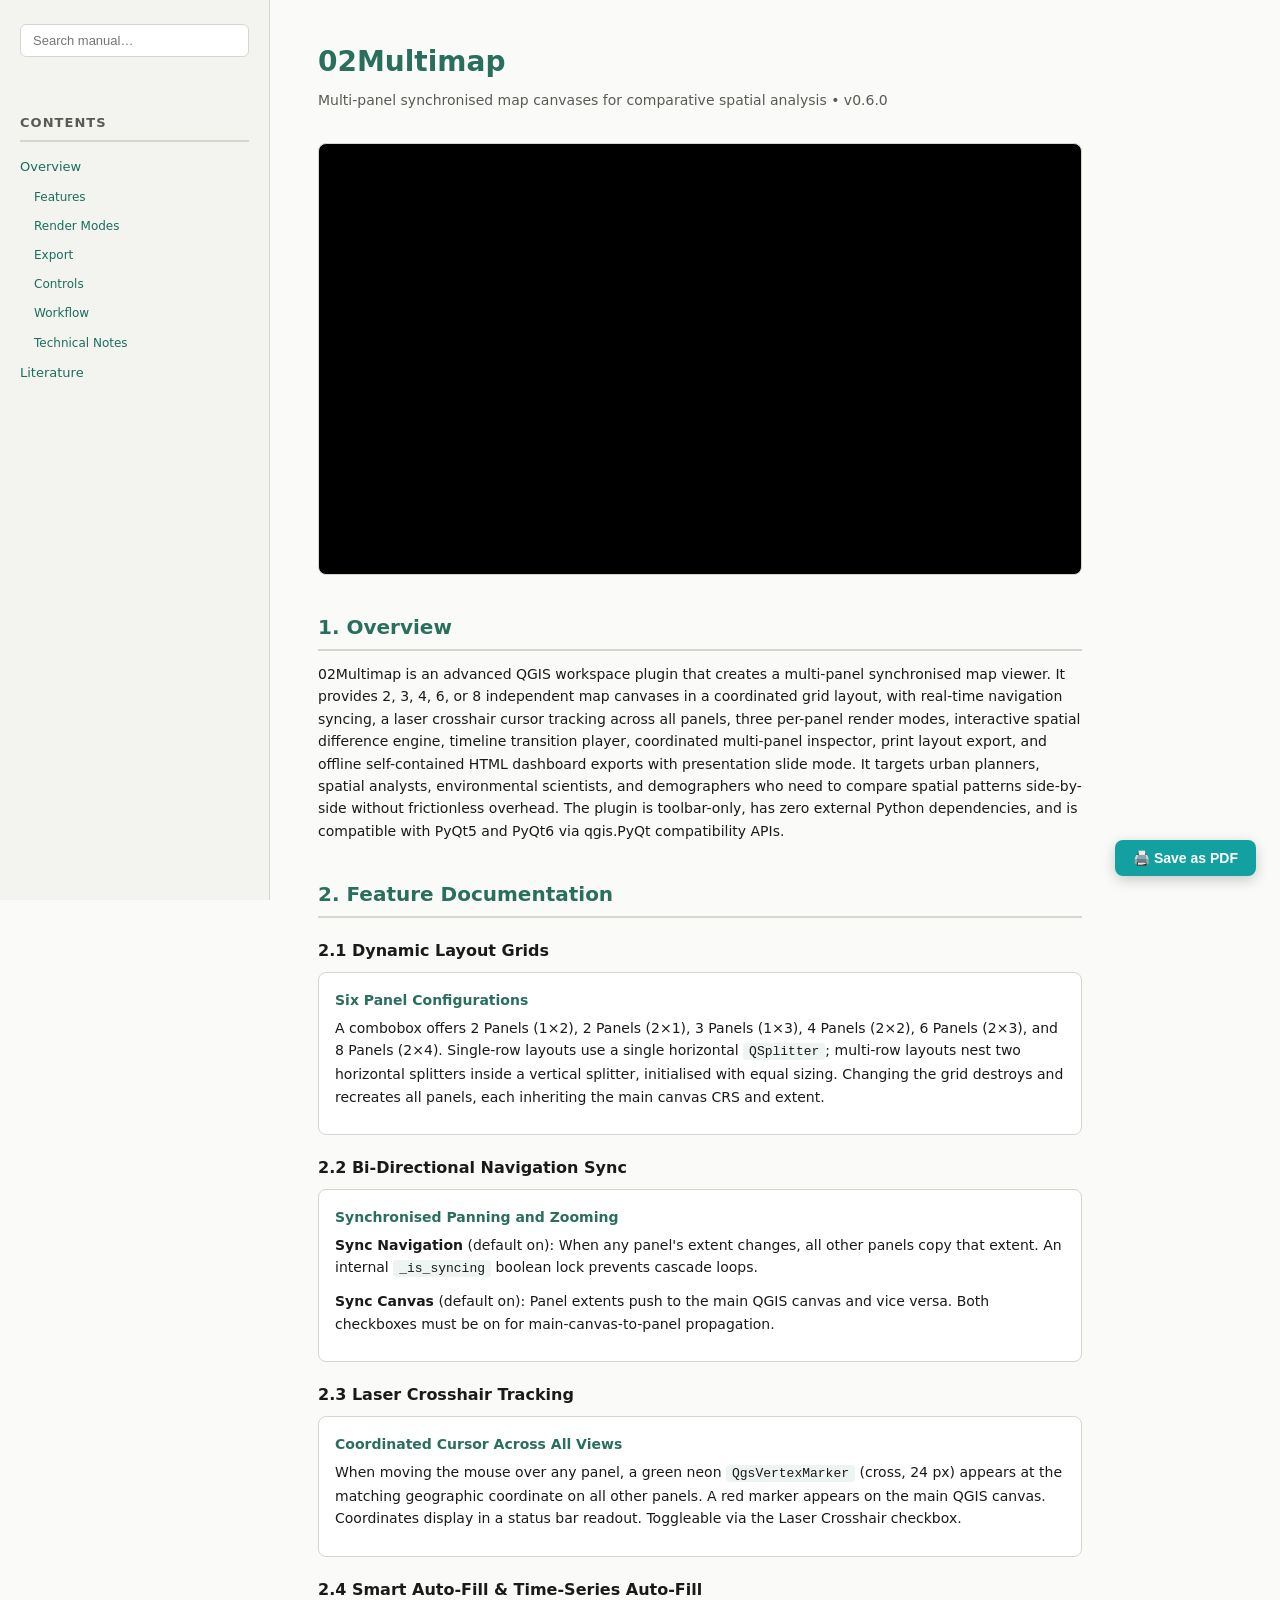
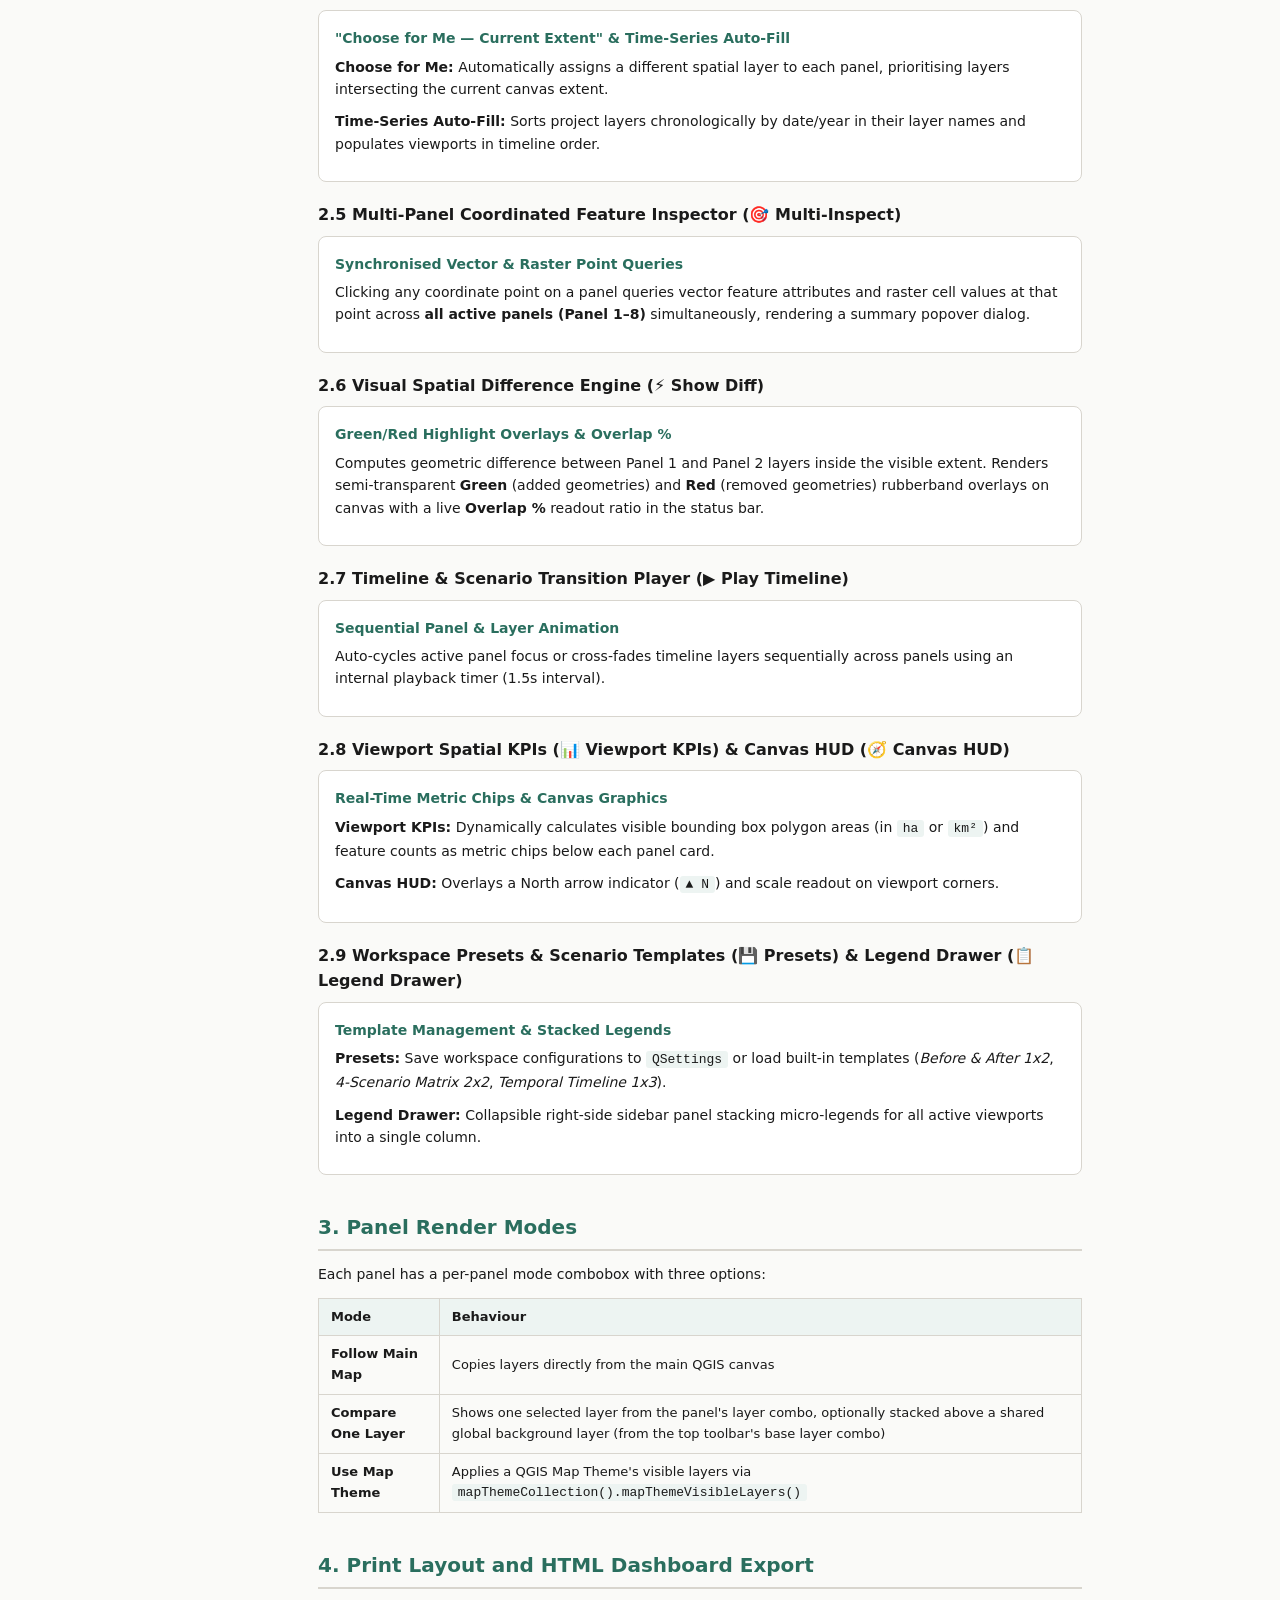
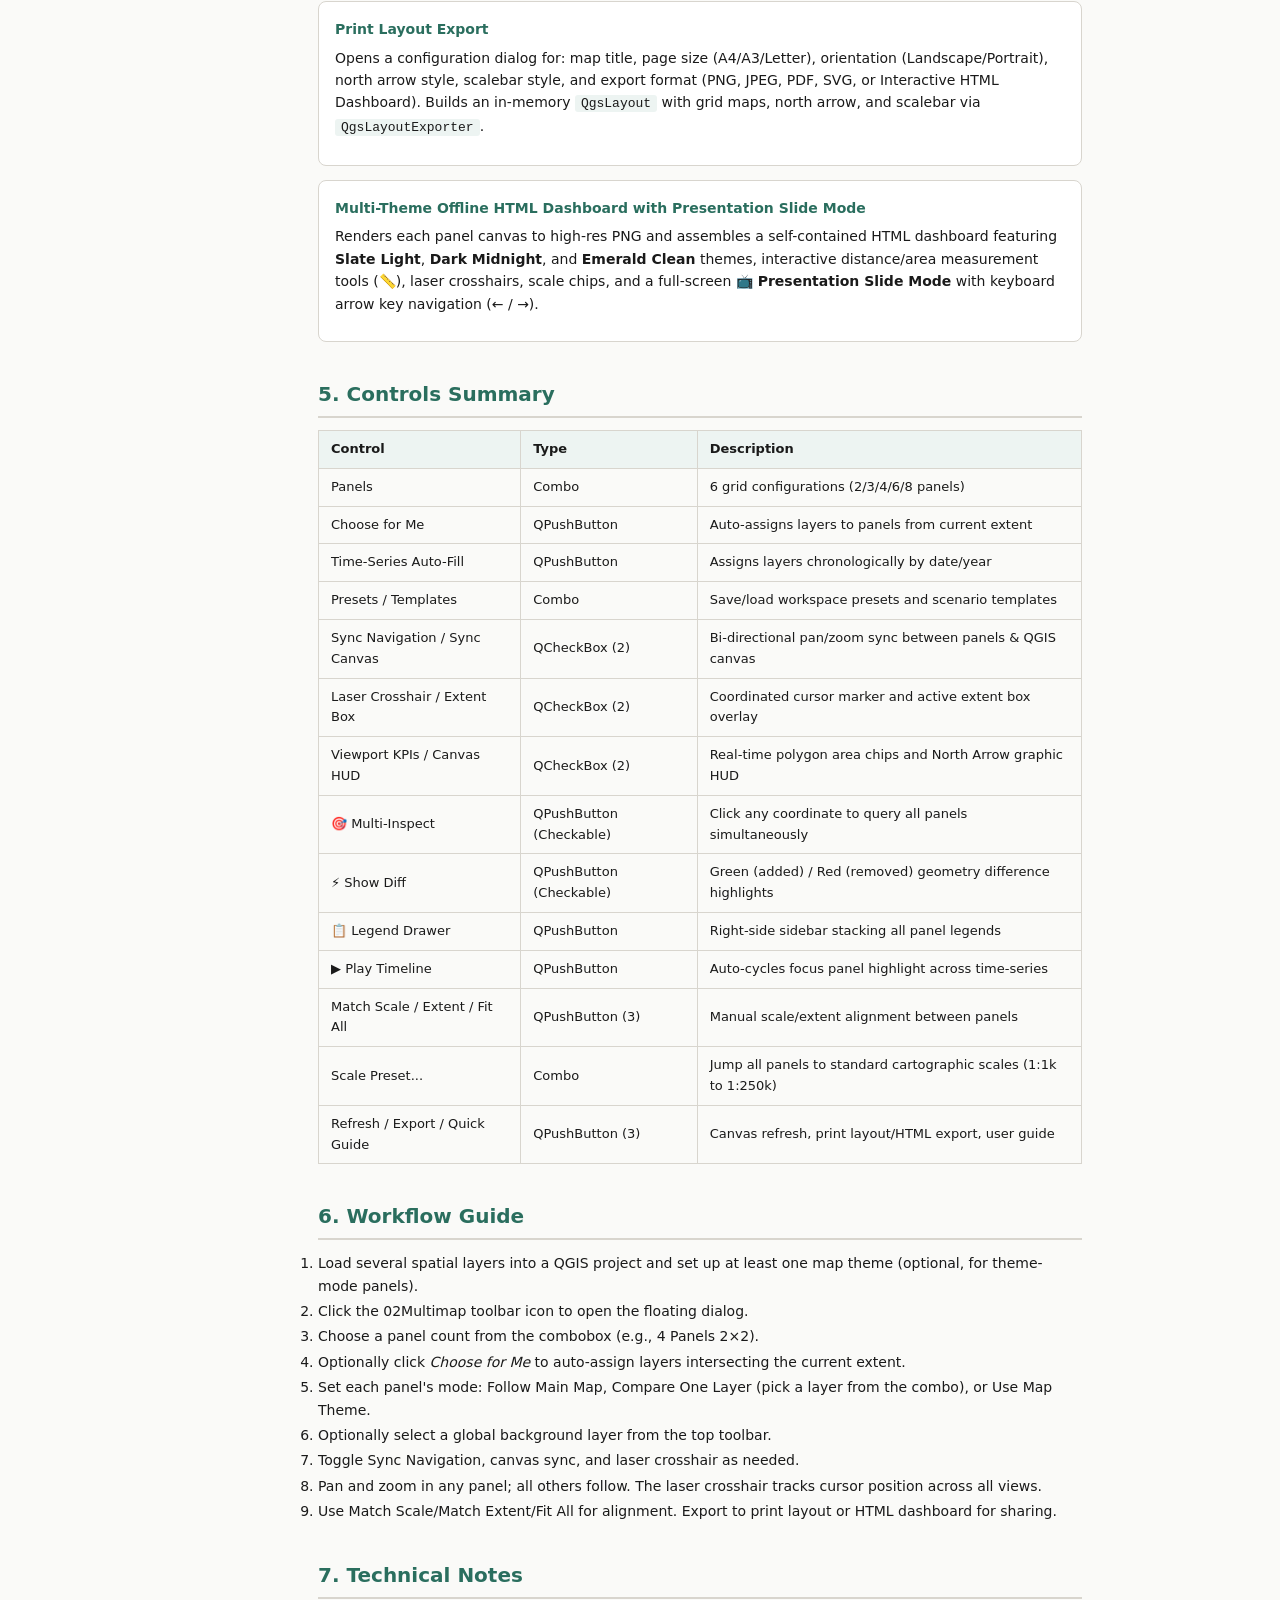
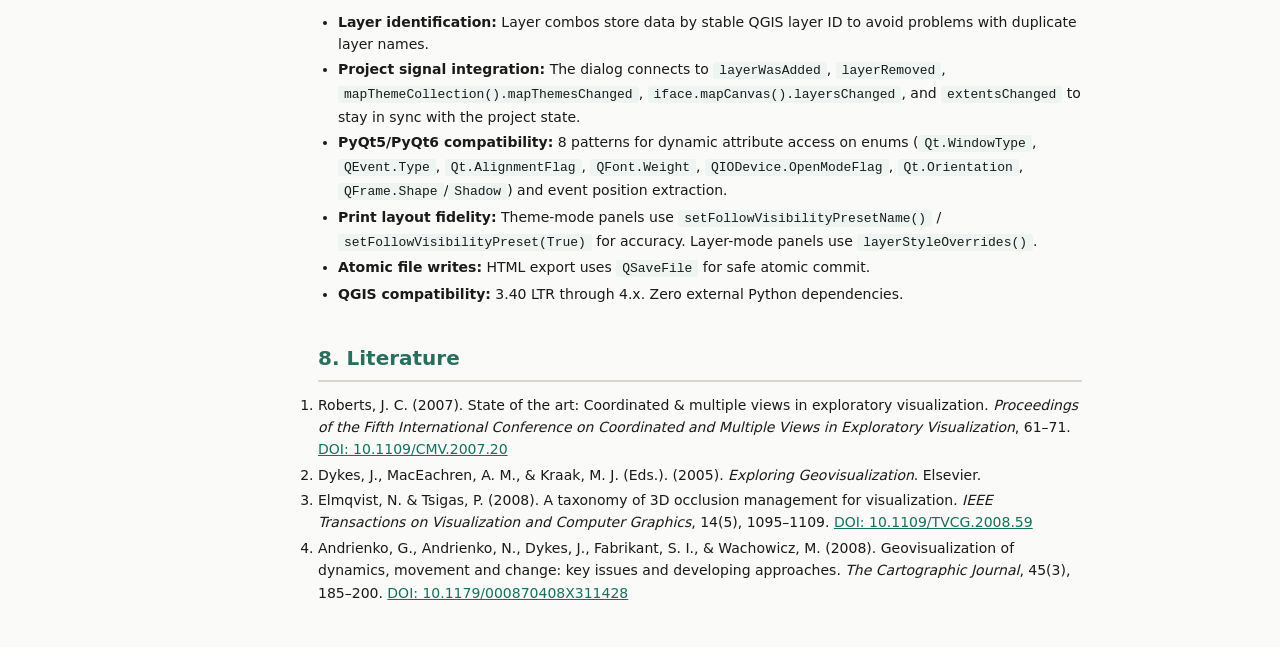
==== commit 4a48d087: "Add video walkthrough to reference manual" ====
--- a/docs/REFERENCE_MANUAL.html
+++ b/docs/REFERENCE_MANUAL.html
@@ -33,6 +33,9 @@
 .refs a{color:var(--link)}
 @media(max-width:760px){body{flex-direction:column}#sidebar{width:100%;min-width:auto;height:auto;position:static;border-right:none;border-bottom:1px solid var(--border)}#main{padding:24px}}
 .hidden{display:none}
+
+.video-embed { position: relative; width: 100%; padding-top: 56.25%; margin: 4px 0 28px; border-radius: 8px; overflow: hidden; border: 1px solid var(--border, #ccc); background: #000; }
+.video-embed iframe { position: absolute; inset: 0; width: 100%; height: 100%; border: 0; }
 </style>
 </head>
 <body>
@@ -53,6 +56,10 @@
 <main id="main">
 <h1>02Multimap</h1>
 <p>Multi-panel synchronised map canvases for comparative spatial analysis &bull; v0.6.0</p>
+<div class="video-embed">
+  <iframe src="https://www.youtube-nocookie.com/embed/9fSbv-R6HLA" title="02Multimap &mdash; video walkthrough" loading="lazy" allow="accelerometer; autoplay; clipboard-write; encrypted-media; gyroscope; picture-in-picture; web-share" allowfullscreen></iframe>
+</div>
+
 
 <h2 id="overview">1. Overview</h2>
 <p>02Multimap is an advanced QGIS workspace plugin that creates a multi-panel synchronised map viewer. It provides 2, 3, 4, 6, or 8 independent map canvases in a coordinated grid layout, with real-time navigation syncing, a laser crosshair cursor tracking across all panels, three per-panel render modes, interactive spatial difference engine, timeline transition player, coordinated multi-panel inspector, print layout export, and offline self-contained HTML dashboard exports with presentation slide mode. It targets urban planners, spatial analysts, environmental scientists, and demographers who need to compare spatial patterns side-by-side without frictionless overhead. The plugin is toolbar-only, has zero external Python dependencies, and is compatible with PyQt5 and PyQt6 via qgis.PyQt compatibility APIs.</p>
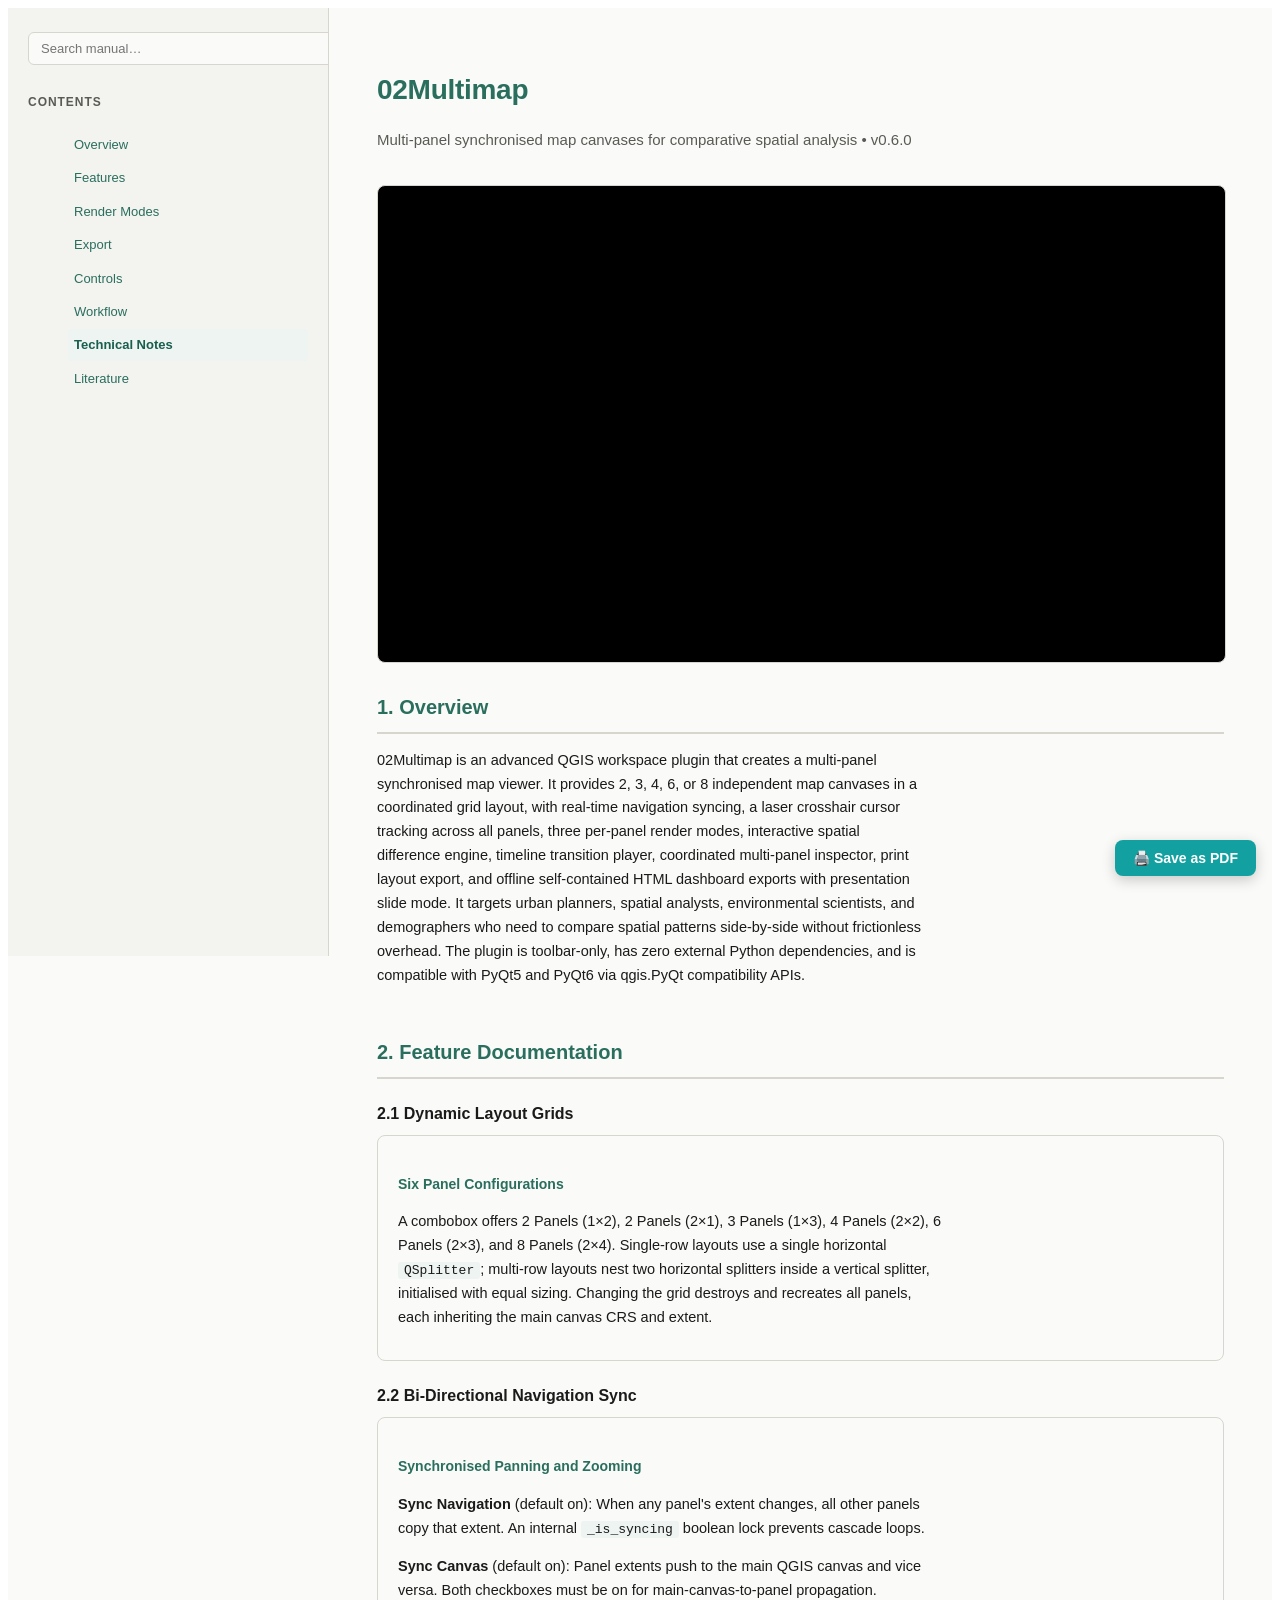
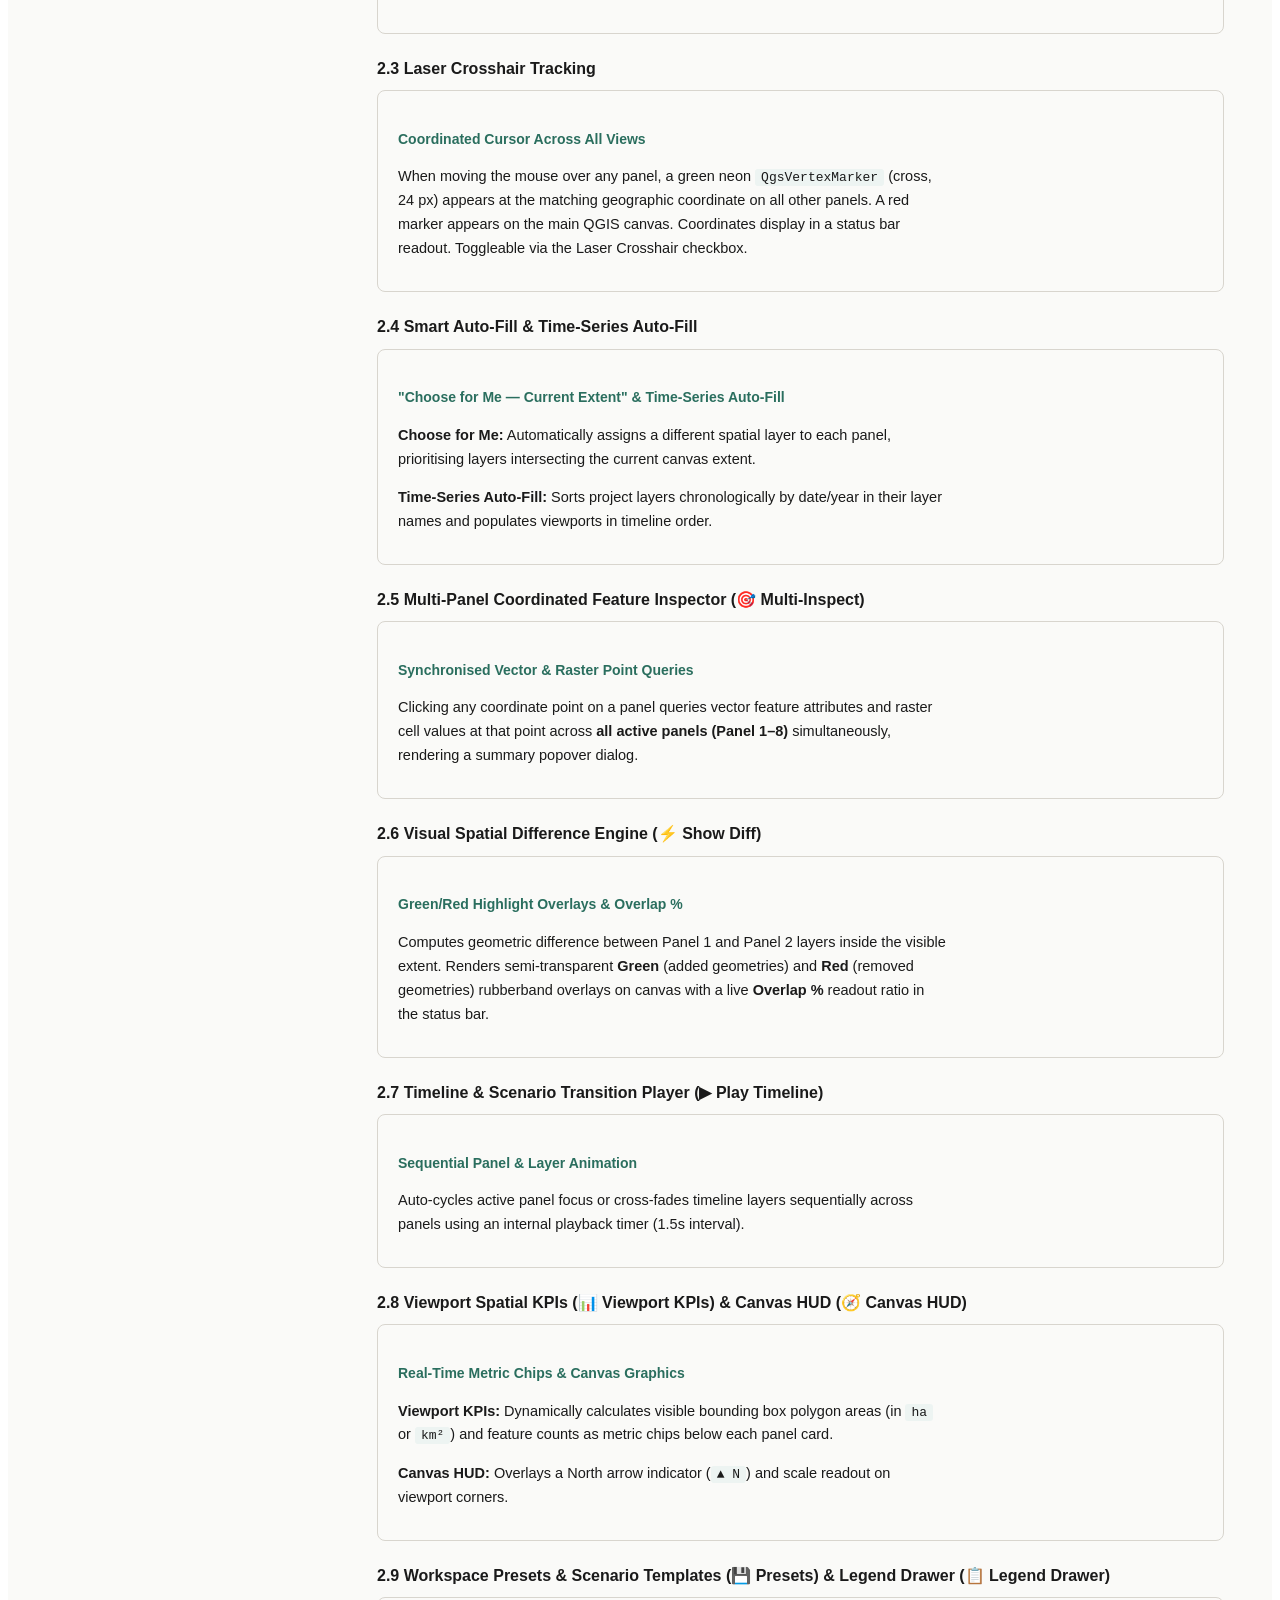
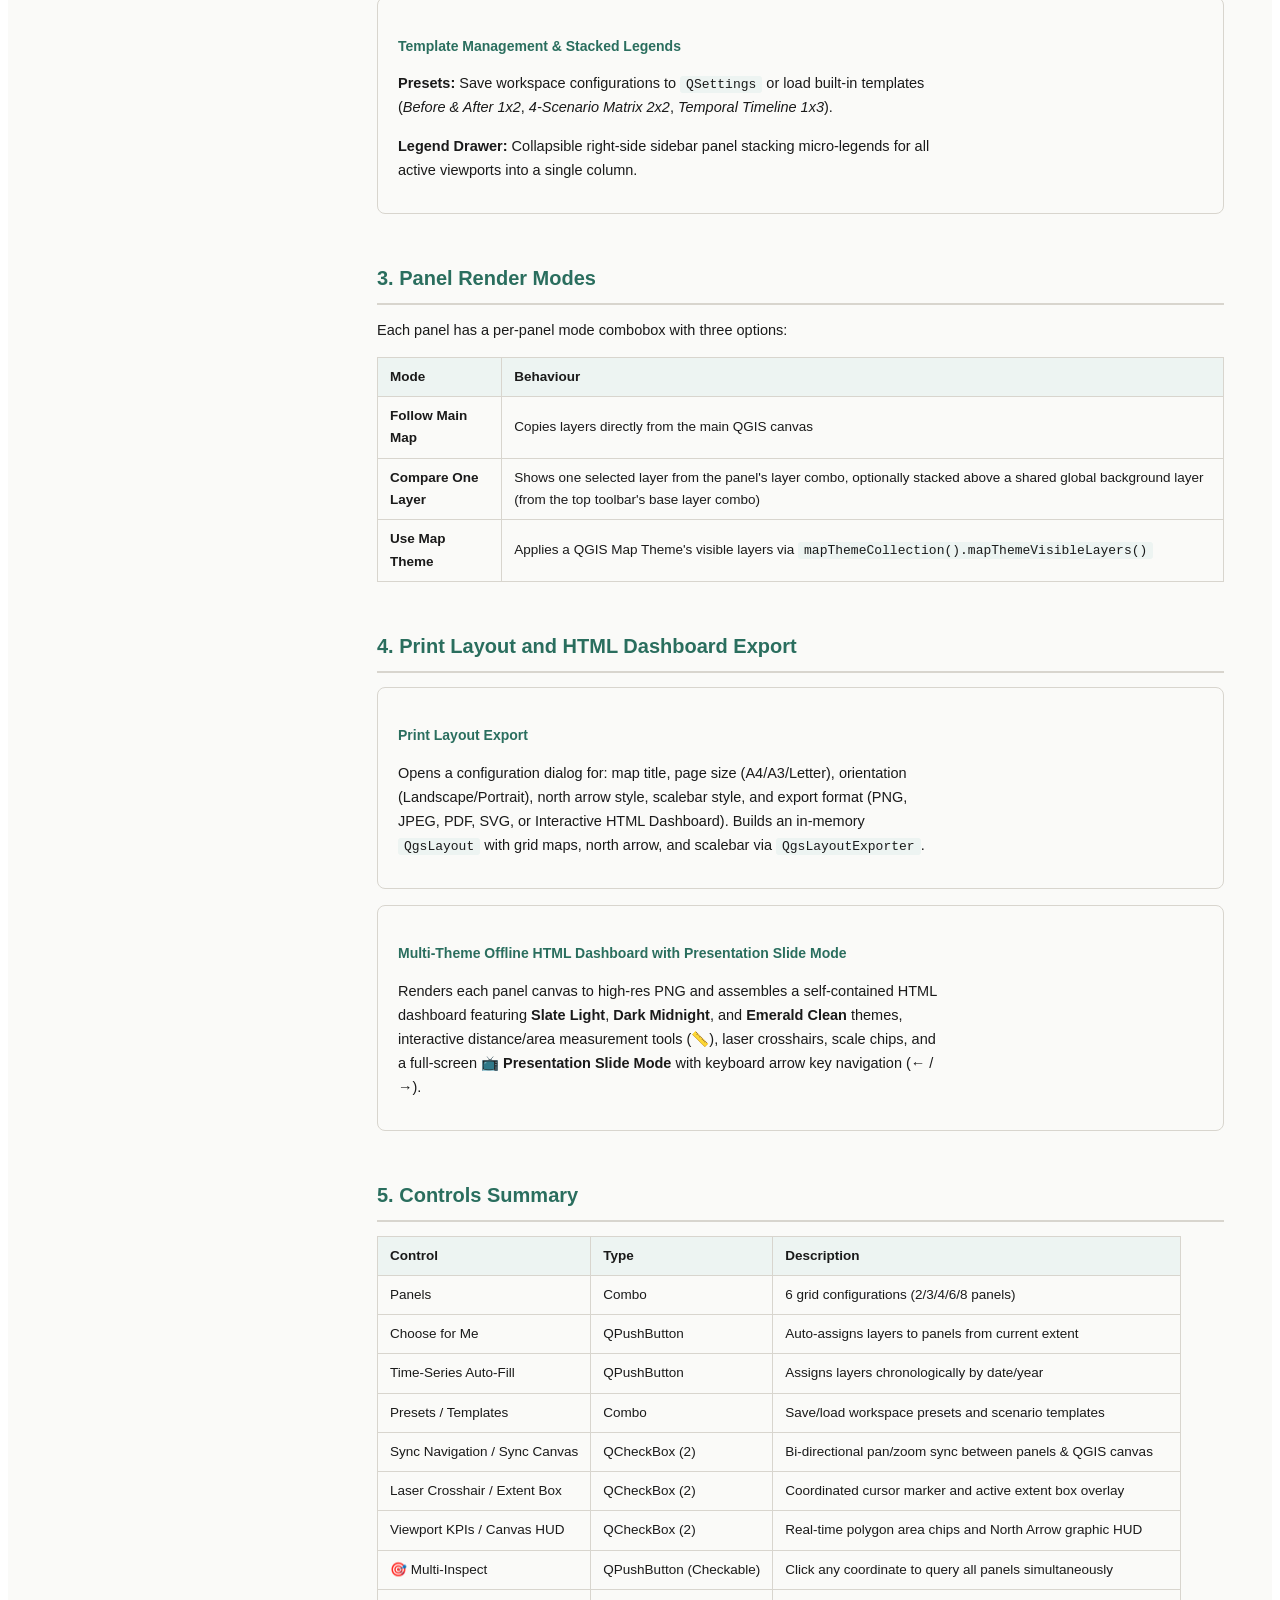
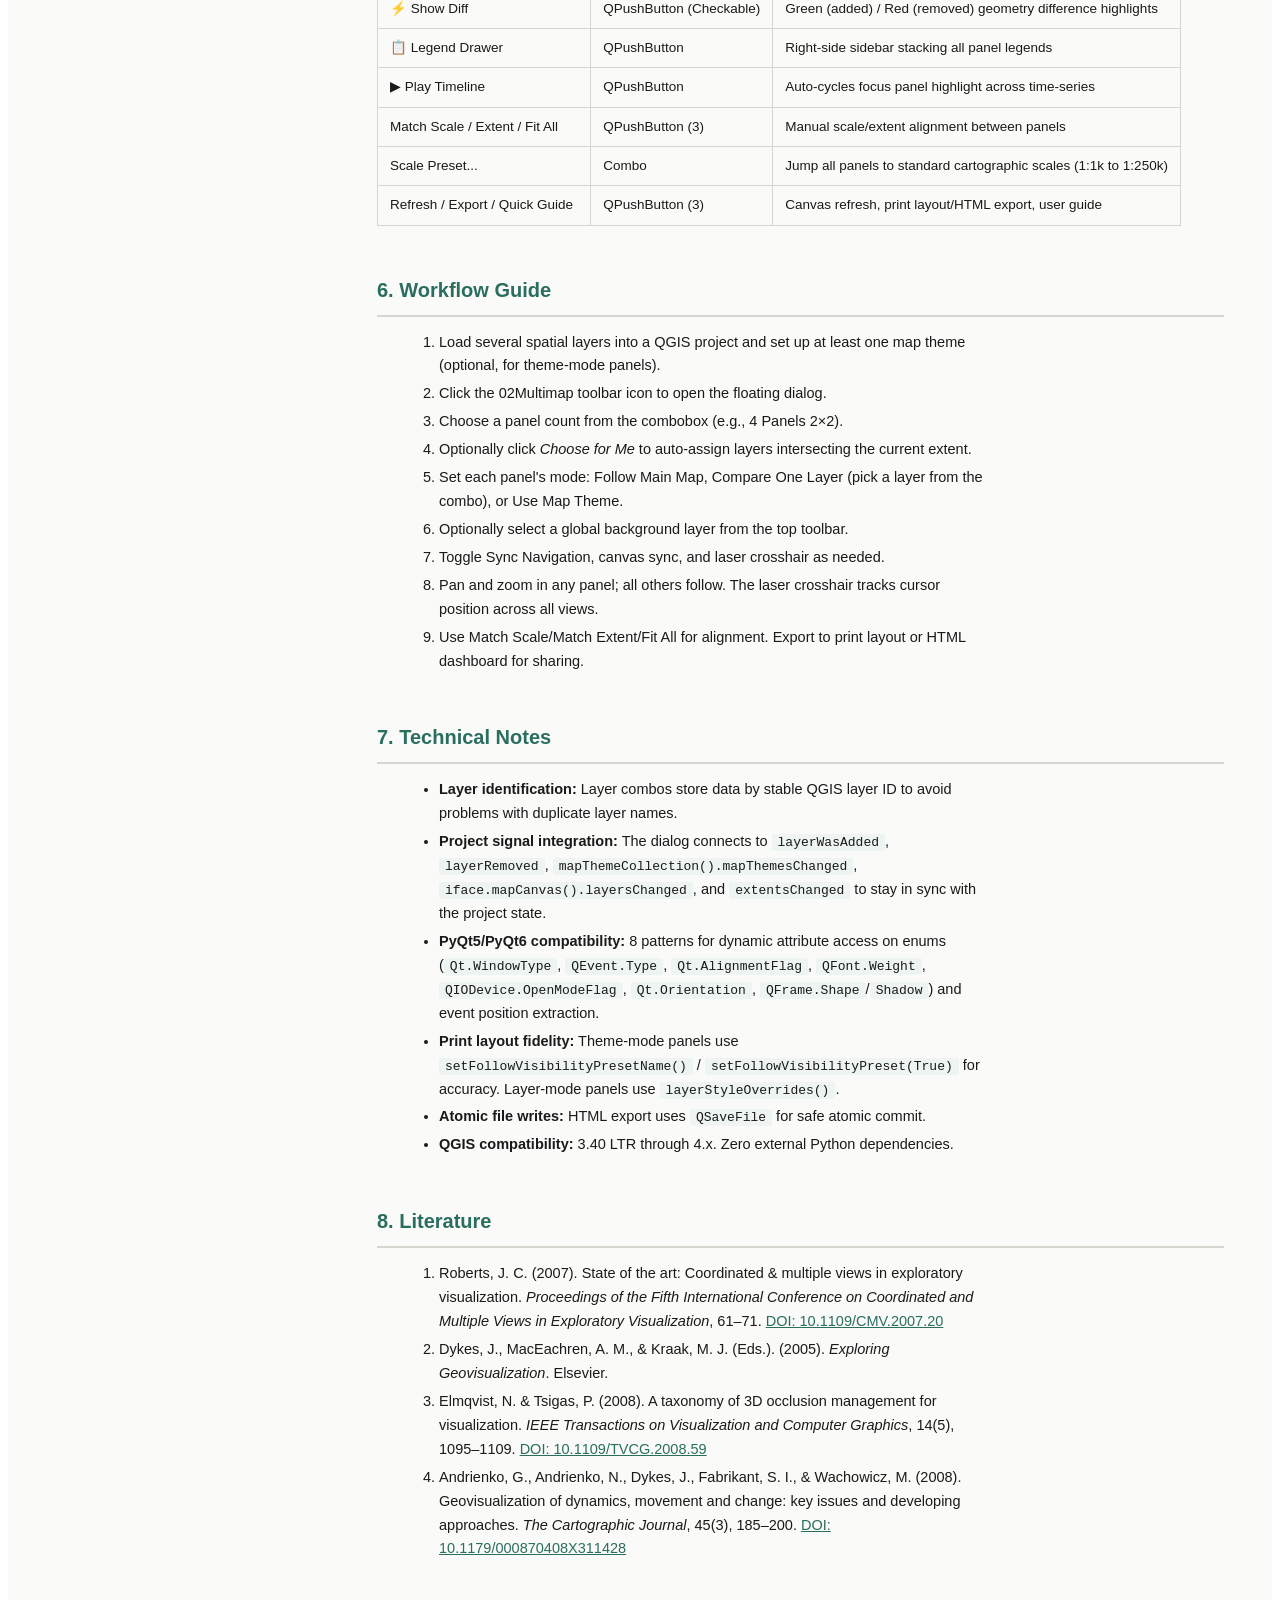
==== commit aa920c42: "Migrate manual onto the shared chrome; add real screenshot beside the fake hero REFERENCE_MANUAL.htm" ====
--- a/docs/REFERENCE_MANUAL.html
+++ b/docs/REFERENCE_MANUAL.html
@@ -4,127 +4,117 @@
 <meta charset="utf-8">
 <meta name="viewport" content="width=device-width, initial-scale=1">
 <title>02Multimap &mdash; Reference Manual</title>
+<link rel="stylesheet" href="assets/manual-chrome.css">
 <style>
-:root {--bg:#fafaf8;--sidebar-bg:#f3f3f0;--text:#1a1a1a;--muted:#5a5a55;--accent:#2a6e5e;--border:#d8d5ce;--card-bg:#fff;--link:#1a6e5e;--code-bg:#edf4f2;--search-bg:#fff}
-*{box-sizing:border-box;margin:0;padding:0}
-body{font-family:"Segoe UI",system-ui,-apple-system,sans-serif;background:var(--bg);color:var(--text);line-height:1.6;display:flex;min-height:100vh}
-#sidebar{width:270px;min-width:270px;background:var(--sidebar-bg);border-right:1px solid var(--border);padding:24px 20px;position:sticky;top:0;height:100vh;overflow-y:auto}
-#sidebar h2{font-size:13px;text-transform:uppercase;letter-spacing:.08em;color:var(--muted);margin-bottom:10px}
-#search{width:100%;padding:8px 12px;border:1px solid var(--border);border-radius:6px;font-size:13px;background:var(--search-bg);margin-bottom:20px}
-#sidebar nav a{display:block;padding:5px 0;font-size:13px;color:var(--link);text-decoration:none}
-#sidebar nav a:hover{text-decoration:underline}
-#sidebar nav a.sub{padding-left:14px;font-size:12px}
-#main{flex:1;padding:40px 48px;max-width:860px}
-h1{font-size:28px;font-weight:700;color:var(--accent);margin-bottom:4px}
-h1+p{color:var(--muted);margin-bottom:32px}
-h2{font-size:20px;font-weight:600;color:var(--accent);margin:36px 0 12px;padding-bottom:6px;border-bottom:2px solid var(--border)}
-h3{font-size:16px;font-weight:600;color:var(--text);margin:20px 0 8px}
-p,li{font-size:14px;color:var(--text)}
-p{margin-bottom:10px}
-.card{background:var(--card-bg);border:1px solid var(--border);border-radius:8px;padding:16px;margin-bottom:14px}
-.card h4{font-size:14px;font-weight:600;color:var(--accent);margin-bottom:6px}
-ul{margin:4px 0 10px 20px}
-li{margin-bottom:3px}
-code{font-family:Consolas,'Courier New',monospace;background:var(--code-bg);padding:1px 6px;border-radius:3px;font-size:13px}
-table{width:100%;border-collapse:collapse;margin:12px 0;font-size:13px}
-th,td{border:1px solid var(--border);padding:8px 12px;text-align:left}
-th{background:var(--code-bg);font-weight:600}
-.refs{font-size:12px;color:var(--muted)}
-.refs a{color:var(--link)}
-@media(max-width:760px){body{flex-direction:column}#sidebar{width:100%;min-width:auto;height:auto;position:static;border-right:none;border-bottom:1px solid var(--border)}#main{padding:24px}}
-.hidden{display:none}
-
-.video-embed { position: relative; width: 100%; padding-top: 56.25%; margin: 4px 0 28px; border-radius: 8px; overflow: hidden; border: 1px solid var(--border, #ccc); background: #000; }
+:root {
+  --chrome-bg: #fafaf8;
+  --chrome-panel-bg: #f3f3f0;
+  --chrome-text: #1a1a1a;
+  --chrome-muted: #5a5a55;
+  --chrome-accent: #2a6e5e;
+  --chrome-accent-hover: #1a5e4e;
+  --chrome-border: #d8d5ce;
+  --chrome-code-bg: #edf4f2;
+}
+.video-embed { position: relative; width: 100%; padding-top: 56.25%; margin: 4px 0 28px; border-radius: 8px; overflow: hidden; border: 1px solid var(--chrome-border); background: #000; }
 .video-embed iframe { position: absolute; inset: 0; width: 100%; height: 100%; border: 0; }
+.refs { font-size: 12px; color: var(--chrome-muted); }
+.refs a { color: var(--chrome-accent); }
 </style>
 </head>
 <body>
-<aside id="sidebar">
-  <input type="text" id="search" placeholder="Search manual&hellip;" autocomplete="off">
+<div class="chrome-layout">
+<aside id="chrome-sidebar">
+  <input type="text" id="chrome-search" placeholder="Search manual&hellip;" autocomplete="off">
   <h2>Contents</h2>
-  <nav id="toc">
-    <a href="#overview">Overview</a>
-    <a href="#features" class="sub">Features</a>
-    <a href="#modes" class="sub">Render Modes</a>
-    <a href="#export" class="sub">Export</a>
-    <a href="#params" class="sub">Controls</a>
-    <a href="#workflow" class="sub">Workflow</a>
-    <a href="#technical" class="sub">Technical Notes</a>
-    <a href="#literature">Literature</a>
-  </nav>
+  <ul id="chrome-toc">
+    <li><a href="#overview">Overview</a></li>
+    <li><a href="#features">Features</a></li>
+    <li><a href="#modes">Render Modes</a></li>
+    <li><a href="#export">Export</a></li>
+    <li><a href="#params">Controls</a></li>
+    <li><a href="#workflow">Workflow</a></li>
+    <li><a href="#technical">Technical Notes</a></li>
+    <li><a href="#literature">Literature</a></li>
+    <li class="chrome-no-results">No matches</li>
+  </ul>
 </aside>
-<main id="main">
+<main class="chrome-content">
 <h1>02Multimap</h1>
 <p>Multi-panel synchronised map canvases for comparative spatial analysis &bull; v0.6.0</p>
 <div class="video-embed">
   <iframe src="https://www.youtube-nocookie.com/embed/9fSbv-R6HLA" title="02Multimap &mdash; video walkthrough" loading="lazy" allow="accelerometer; autoplay; clipboard-write; encrypted-media; gyroscope; picture-in-picture; web-share" allowfullscreen></iframe>
 </div>
 
-
-<h2 id="overview">1. Overview</h2>
+<section id="overview">
+<h2>1. Overview</h2>
 <p>02Multimap is an advanced QGIS workspace plugin that creates a multi-panel synchronised map viewer. It provides 2, 3, 4, 6, or 8 independent map canvases in a coordinated grid layout, with real-time navigation syncing, a laser crosshair cursor tracking across all panels, three per-panel render modes, interactive spatial difference engine, timeline transition player, coordinated multi-panel inspector, print layout export, and offline self-contained HTML dashboard exports with presentation slide mode. It targets urban planners, spatial analysts, environmental scientists, and demographers who need to compare spatial patterns side-by-side without frictionless overhead. The plugin is toolbar-only, has zero external Python dependencies, and is compatible with PyQt5 and PyQt6 via qgis.PyQt compatibility APIs.</p>
-
-<h2 id="features">2. Feature Documentation</h2>
+</section>
+
+<section id="features">
+<h2>2. Feature Documentation</h2>
 
 <h3>2.1 Dynamic Layout Grids</h3>
-<div class="card">
+<div class="chrome-card">
   <h4>Six Panel Configurations</h4>
   <p>A combobox offers 2 Panels (1&times;2), 2 Panels (2&times;1), 3 Panels (1&times;3), 4 Panels (2&times;2), 6 Panels (2&times;3), and 8 Panels (2&times;4). Single-row layouts use a single horizontal <code>QSplitter</code>; multi-row layouts nest two horizontal splitters inside a vertical splitter, initialised with equal sizing. Changing the grid destroys and recreates all panels, each inheriting the main canvas CRS and extent.</p>
 </div>
 
 <h3>2.2 Bi-Directional Navigation Sync</h3>
-<div class="card">
+<div class="chrome-card">
   <h4>Synchronised Panning and Zooming</h4>
   <p><strong>Sync Navigation</strong> (default on): When any panel's extent changes, all other panels copy that extent. An internal <code>_is_syncing</code> boolean lock prevents cascade loops.</p>
   <p><strong>Sync Canvas</strong> (default on): Panel extents push to the main QGIS canvas and vice versa. Both checkboxes must be on for main-canvas-to-panel propagation.</p>
 </div>
 
 <h3>2.3 Laser Crosshair Tracking</h3>
-<div class="card">
+<div class="chrome-card">
   <h4>Coordinated Cursor Across All Views</h4>
   <p>When moving the mouse over any panel, a green neon <code>QgsVertexMarker</code> (cross, 24 px) appears at the matching geographic coordinate on all other panels. A red marker appears on the main QGIS canvas. Coordinates display in a status bar readout. Toggleable via the Laser Crosshair checkbox.</p>
 </div>
 
 <h3>2.4 Smart Auto-Fill & Time-Series Auto-Fill</h3>
-<div class="card">
+<div class="chrome-card">
   <h4>"Choose for Me &mdash; Current Extent" & Time-Series Auto-Fill</h4>
   <p><strong>Choose for Me:</strong> Automatically assigns a different spatial layer to each panel, prioritising layers intersecting the current canvas extent.</p>
   <p><strong>Time-Series Auto-Fill:</strong> Sorts project layers chronologically by date/year in their layer names and populates viewports in timeline order.</p>
 </div>
 
 <h3>2.5 Multi-Panel Coordinated Feature Inspector (🎯 Multi-Inspect)</h3>
-<div class="card">
+<div class="chrome-card">
   <h4>Synchronised Vector & Raster Point Queries</h4>
   <p>Clicking any coordinate point on a panel queries vector feature attributes and raster cell values at that point across <strong>all active panels (Panel 1–8)</strong> simultaneously, rendering a summary popover dialog.</p>
 </div>
 
 <h3>2.6 Visual Spatial Difference Engine (⚡ Show Diff)</h3>
-<div class="card">
+<div class="chrome-card">
   <h4>Green/Red Highlight Overlays & Overlap %</h4>
   <p>Computes geometric difference between Panel 1 and Panel 2 layers inside the visible extent. Renders semi-transparent <strong>Green</strong> (added geometries) and <strong>Red</strong> (removed geometries) rubberband overlays on canvas with a live <strong>Overlap %</strong> readout ratio in the status bar.</p>
 </div>
 
 <h3>2.7 Timeline & Scenario Transition Player (▶ Play Timeline)</h3>
-<div class="card">
+<div class="chrome-card">
   <h4>Sequential Panel & Layer Animation</h4>
   <p>Auto-cycles active panel focus or cross-fades timeline layers sequentially across panels using an internal playback timer (1.5s interval).</p>
 </div>
 
 <h3>2.8 Viewport Spatial KPIs (📊 Viewport KPIs) & Canvas HUD (🧭 Canvas HUD)</h3>
-<div class="card">
+<div class="chrome-card">
   <h4>Real-Time Metric Chips & Canvas Graphics</h4>
   <p><strong>Viewport KPIs:</strong> Dynamically calculates visible bounding box polygon areas (in <code>ha</code> or <code>km²</code>) and feature counts as metric chips below each panel card.</p>
   <p><strong>Canvas HUD:</strong> Overlays a North arrow indicator (<code>▲ N</code>) and scale readout on viewport corners.</p>
 </div>
 
 <h3>2.9 Workspace Presets & Scenario Templates (💾 Presets) & Legend Drawer (📋 Legend Drawer)</h3>
-<div class="card">
+<div class="chrome-card">
   <h4>Template Management & Stacked Legends</h4>
   <p><strong>Presets:</strong> Save workspace configurations to <code>QSettings</code> or load built-in templates (<em>Before & After 1x2</em>, <em>4-Scenario Matrix 2x2</em>, <em>Temporal Timeline 1x3</em>).</p>
   <p><strong>Legend Drawer:</strong> Collapsible right-side sidebar panel stacking micro-legends for all active viewports into a single column.</p>
 </div>
-
-<h2 id="modes">3. Panel Render Modes</h2>
+</section>
+
+<section id="modes">
+<h2>3. Panel Render Modes</h2>
 <p>Each panel has a per-panel mode combobox with three options:</p>
 <table>
   <tr><th>Mode</th><th>Behaviour</th></tr>
@@ -132,18 +122,22 @@
   <tr><td><strong>Compare One Layer</strong></td><td>Shows one selected layer from the panel's layer combo, optionally stacked above a shared global background layer (from the top toolbar's base layer combo)</td></tr>
   <tr><td><strong>Use Map Theme</strong></td><td>Applies a QGIS Map Theme's visible layers via <code>mapThemeCollection().mapThemeVisibleLayers()</code></td></tr>
 </table>
-
-<h2 id="export">4. Print Layout and HTML Dashboard Export</h2>
-<div class="card">
+</section>
+
+<section id="export">
+<h2>4. Print Layout and HTML Dashboard Export</h2>
+<div class="chrome-card">
   <h4>Print Layout Export</h4>
   <p>Opens a configuration dialog for: map title, page size (A4/A3/Letter), orientation (Landscape/Portrait), north arrow style, scalebar style, and export format (PNG, JPEG, PDF, SVG, or Interactive HTML Dashboard). Builds an in-memory <code>QgsLayout</code> with grid maps, north arrow, and scalebar via <code>QgsLayoutExporter</code>.</p>
 </div>
-<div class="card">
+<div class="chrome-card">
   <h4>Multi-Theme Offline HTML Dashboard with Presentation Slide Mode</h4>
   <p>Renders each panel canvas to high-res PNG and assembles a self-contained HTML dashboard featuring <strong>Slate Light</strong>, <b>Dark Midnight</b>, and <b>Emerald Clean</b> themes, interactive distance/area measurement tools (📏), laser crosshairs, scale chips, and a full-screen <b>📺 Presentation Slide Mode</b> with keyboard arrow key navigation (← / →).</p>
 </div>
-
-<h2 id="params">5. Controls Summary</h2>
+</section>
+
+<section id="params">
+<h2>5. Controls Summary</h2>
 <table>
   <tr><th>Control</th><th>Type</th><th>Description</th></tr>
   <tr><td>Panels</td><td>Combo</td><td>6 grid configurations (2/3/4/6/8 panels)</td></tr>
@@ -161,9 +155,10 @@
   <tr><td>Scale Preset...</td><td>Combo</td><td>Jump all panels to standard cartographic scales (1:1k to 1:250k)</td></tr>
   <tr><td>Refresh / Export / Quick Guide</td><td>QPushButton (3)</td><td>Canvas refresh, print layout/HTML export, user guide</td></tr>
 </table>
-
-
-<h2 id="workflow">6. Workflow Guide</h2>
+</section>
+
+<section id="workflow">
+<h2>6. Workflow Guide</h2>
 <ol>
   <li>Load several spatial layers into a QGIS project and set up at least one map theme (optional, for theme-mode panels).</li>
   <li>Click the 02Multimap toolbar icon to open the floating dialog.</li>
@@ -175,8 +170,10 @@
   <li>Pan and zoom in any panel; all others follow. The laser crosshair tracks cursor position across all views.</li>
   <li>Use Match Scale/Match Extent/Fit All for alignment. Export to print layout or HTML dashboard for sharing.</li>
 </ol>
-
-<h2 id="technical">7. Technical Notes</h2>
+</section>
+
+<section id="technical">
+<h2>7. Technical Notes</h2>
 <ul>
   <li><strong>Layer identification:</strong> Layer combos store data by stable QGIS layer ID to avoid problems with duplicate layer names.</li>
   <li><strong>Project signal integration:</strong> The dialog connects to <code>layerWasAdded</code>, <code>layerRemoved</code>, <code>mapThemeCollection().mapThemesChanged</code>, <code>iface.mapCanvas().layersChanged</code>, and <code>extentsChanged</code> to stay in sync with the project state.</li>
@@ -185,42 +182,21 @@
   <li><strong>Atomic file writes:</strong> HTML export uses <code>QSaveFile</code> for safe atomic commit.</li>
   <li><strong>QGIS compatibility:</strong> 3.40 LTR through 4.x. Zero external Python dependencies.</li>
 </ul>
-
-<h2 id="literature">8. Literature</h2>
+</section>
+
+<section id="literature">
+<h2>8. Literature</h2>
 <ol class="refs">
   <li>Roberts, J. C. (2007). State of the art: Coordinated &amp; multiple views in exploratory visualization. <em>Proceedings of the Fifth International Conference on Coordinated and Multiple Views in Exploratory Visualization</em>, 61&ndash;71. <a href="https://doi.org/10.1109/CMV.2007.20">DOI: 10.1109/CMV.2007.20</a></li>
   <li>Dykes, J., MacEachren, A. M., &amp; Kraak, M. J. (Eds.). (2005). <em>Exploring Geovisualization</em>. Elsevier.</li>
   <li>Elmqvist, N. &amp; Tsigas, P. (2008). A taxonomy of 3D occlusion management for visualization. <em>IEEE Transactions on Visualization and Computer Graphics</em>, 14(5), 1095&ndash;1109. <a href="https://doi.org/10.1109/TVCG.2008.59">DOI: 10.1109/TVCG.2008.59</a></li>
   <li>Andrienko, G., Andrienko, N., Dykes, J., Fabrikant, S. I., &amp; Wachowicz, M. (2008). Geovisualization of dynamics, movement and change: key issues and developing approaches. <em>The Cartographic Journal</em>, 45(3), 185&ndash;200. <a href="https://doi.org/10.1179/000870408X311428">DOI: 10.1179/000870408X311428</a></li>
 </ol>
+</section>
 </main>
-<script>
-(function(){
-  var inp=document.getElementById('search');
-  var main=document.getElementById('main');
-  if(!inp||!main)return;
-  var all=main.querySelectorAll('h2,h3,p,li,td');
-  inp.addEventListener('input',function(){
-    var q=inp.value.trim().toLowerCase();
-    all.forEach(function(el){el.classList.remove('hidden');});
-    if(!q)return;
-    var sections=main.querySelectorAll('h2');
-    sections.forEach(function(h){
-      var next=h.nextElementSibling;
-      var keep=h.textContent.toLowerCase().indexOf(q)!==-1;
-      while(next && next.tagName!=='H2'){
-        if(next.textContent.toLowerCase().indexOf(q)!==-1)keep=true;
-        next=next.nextElementSibling;
-      }
-      if(!keep){
-        next=h.nextElementSibling;
-        while(next && next.tagName!=='H2'){next.classList.add('hidden');next=next.nextElementSibling;}
-        h.classList.add('hidden');
-      }
-    });
-  });
-})();
-</script>
+</div>
+
+<script src="assets/manual-chrome.js"></script>
 
 <!-- PDF PRINT BUTTON -->
 <style>
--- a/docs/assets/manual-chrome.css
+++ b/docs/assets/manual-chrome.css
@@ -0,0 +1,295 @@
+/*
+ * Shared reference-manual "chrome" for QGIS plugin docs.
+ *
+ * This file owns layout and interaction mechanics ONLY (sidebar, table of
+ * contents accordion, search box, scroll-spy highlight, responsive collapse,
+ * readable typography rhythm). It does NOT own colour identity -- every
+ * plugin keeps its own palette so each manual still reads as belonging to
+ * its own category, not a reskinned clone.
+ *
+ * How a plugin adopts this file:
+ *   1. Link it after the plugin's own <style> block (or before, doesn't
+ *      matter -- see step 2) so the plugin's own rules can still override
+ *      anything chrome-specific if truly needed.
+ *   2. Define these custom properties once, in the plugin's own <style>
+ *      block, aliased to whatever palette variables the plugin already has
+ *      (fallbacks below keep an unmigrated plugin visually reasonable even
+ *      before that step):
+ *
+ *        --chrome-bg           page background
+ *        --chrome-panel-bg     sidebar / card background
+ *        --chrome-text         primary text colour
+ *        --chrome-muted        secondary / label text colour
+ *        --chrome-accent       the plugin's one identity colour
+ *        --chrome-accent-hover accent, hovered/active state
+ *        --chrome-border       hairline border colour
+ *        --chrome-code-bg      inline <code> background
+ *
+ *      Example (a plugin that already defines --kinetic-cyan / --primary-dark):
+ *        :root {
+ *          --chrome-bg: var(--primary-dark);
+ *          --chrome-accent: var(--kinetic-cyan);
+ *          --chrome-accent-hover: var(--kinetic-cyan-light);
+ *          ...
+ *        }
+ *   3. Use the markup contract below (#chrome-sidebar / #chrome-toc /
+ *      #chrome-search / .chrome-toc-group / .chrome-content section[id]),
+ *      matched by manual-chrome.js for the accordion, search and scroll-spy.
+ */
+
+:root {
+  --chrome-bg: #fafaf8;
+  --chrome-panel-bg: #f3f3f0;
+  --chrome-text: #1a1a1a;
+  --chrome-muted: #5a5a55;
+  --chrome-accent: #2a6e5e;
+  --chrome-accent-hover: #1a5e4e;
+  --chrome-border: #d8d5ce;
+  --chrome-code-bg: #edf4f2;
+}
+
+.chrome-layout {
+  display: flex;
+  min-height: 100vh;
+  background: var(--chrome-bg);
+  color: var(--chrome-text);
+  font-family: -apple-system, BlinkMacSystemFont, "Segoe UI", Roboto, sans-serif;
+  line-height: 1.65;
+}
+
+/* ---------- Sidebar / TOC ---------- */
+
+#chrome-sidebar {
+  width: 280px;
+  min-width: 280px;
+  background: var(--chrome-panel-bg);
+  border-right: 1px solid var(--chrome-border);
+  padding: 24px 20px;
+  position: sticky;
+  top: 0;
+  align-self: flex-start;
+  height: 100vh;
+  overflow-y: auto;
+}
+
+#chrome-sidebar h2 {
+  font-size: 12px;
+  text-transform: uppercase;
+  letter-spacing: 0.08em;
+  color: var(--chrome-muted);
+  margin-bottom: 12px;
+}
+
+#chrome-search {
+  width: 100%;
+  padding: 8px 12px;
+  border: 1px solid var(--chrome-border);
+  border-radius: 6px;
+  font-size: 13px;
+  background: var(--chrome-bg);
+  color: var(--chrome-text);
+  margin-bottom: 18px;
+}
+
+#chrome-toc {
+  list-style: none;
+  display: flex;
+  flex-direction: column;
+  gap: 2px;
+}
+
+.chrome-toc-group > .chrome-toc-group-btn {
+  width: 100%;
+  text-align: left;
+  background: none;
+  border: none;
+  font: inherit;
+  font-size: 13px;
+  font-weight: 600;
+  color: var(--chrome-text);
+  padding: 8px 4px;
+  cursor: pointer;
+  display: flex;
+  align-items: center;
+  justify-content: space-between;
+  gap: 8px;
+}
+
+.chrome-toc-group > .chrome-toc-group-btn::after {
+  content: "\25BE"; /* ▾ */
+  font-size: 10px;
+  color: var(--chrome-muted);
+  transition: transform 0.15s ease;
+}
+
+.chrome-toc-group.collapsed > .chrome-toc-group-btn::after {
+  transform: rotate(-90deg);
+}
+
+.chrome-toc-group ul {
+  list-style: none;
+  margin: 0 0 6px 0;
+  padding-left: 6px;
+}
+
+.chrome-toc-group.collapsed ul {
+  display: none;
+}
+
+#chrome-toc a {
+  display: block;
+  padding: 5px 6px;
+  font-size: 13px;
+  color: var(--chrome-accent);
+  text-decoration: none;
+  border-radius: 4px;
+}
+
+#chrome-toc a:hover {
+  text-decoration: underline;
+}
+
+#chrome-toc a.chrome-active {
+  background: var(--chrome-code-bg);
+  color: var(--chrome-accent-hover);
+  font-weight: 600;
+}
+
+#chrome-toc .chrome-no-results {
+  font-size: 12px;
+  color: var(--chrome-muted);
+  padding: 6px;
+  display: none;
+}
+
+/* ---------- Main content ---------- */
+
+.chrome-content {
+  flex: 1;
+  min-width: 0;
+  padding: 40px 48px 96px;
+  max-width: 900px;
+}
+
+.chrome-content h1 {
+  font-size: 28px;
+  font-weight: 800;
+  color: var(--chrome-accent);
+  margin-bottom: 6px;
+  letter-spacing: -0.01em;
+}
+
+.chrome-content h1 + p {
+  color: var(--chrome-muted);
+  margin-bottom: 32px;
+  font-size: 15px;
+}
+
+.chrome-content section {
+  margin-bottom: 3rem;
+  scroll-margin-top: 24px; /* keeps a jumped-to heading clear of the top edge */
+}
+
+.chrome-content h2 {
+  font-size: 20px;
+  font-weight: 700;
+  color: var(--chrome-accent);
+  margin: 8px 0 14px;
+  padding-bottom: 8px;
+  border-bottom: 2px solid var(--chrome-border);
+}
+
+.chrome-content h3 {
+  font-size: 16px;
+  font-weight: 600;
+  color: var(--chrome-text);
+  margin: 22px 0 8px;
+}
+
+.chrome-content p,
+.chrome-content li {
+  font-size: 14.5px;
+  color: var(--chrome-text);
+  max-width: 68ch; /* readable line length regardless of viewport width */
+}
+
+.chrome-content p {
+  margin-bottom: 12px;
+}
+
+.chrome-content ul,
+.chrome-content ol {
+  margin: 6px 0 14px 22px;
+}
+
+.chrome-content li {
+  margin-bottom: 4px;
+}
+
+.chrome-card {
+  background: var(--chrome-bg);
+  border: 1px solid var(--chrome-border);
+  border-radius: 8px;
+  padding: 18px 20px;
+  margin-bottom: 16px;
+}
+
+.chrome-card h4 {
+  font-size: 14px;
+  font-weight: 700;
+  color: var(--chrome-accent);
+  margin-bottom: 6px;
+}
+
+.chrome-content code {
+  font-family: Consolas, "Courier New", monospace;
+  background: var(--chrome-code-bg);
+  padding: 1px 6px;
+  border-radius: 3px;
+  font-size: 13px;
+}
+
+.chrome-content table {
+  width: 100%;
+  max-width: none;
+  border-collapse: collapse;
+  margin: 14px 0;
+  font-size: 13.5px;
+  overflow-x: auto;
+  display: block;
+}
+
+.chrome-content th,
+.chrome-content td {
+  border: 1px solid var(--chrome-border);
+  padding: 8px 12px;
+  text-align: left;
+}
+
+.chrome-content th {
+  background: var(--chrome-code-bg);
+  font-weight: 700;
+}
+
+/* ---------- Responsive ---------- */
+
+@media (max-width: 860px) {
+  .chrome-layout {
+    flex-direction: column;
+  }
+  #chrome-sidebar {
+    width: 100%;
+    min-width: auto;
+    height: auto;
+    position: static;
+    border-right: none;
+    border-bottom: 1px solid var(--chrome-border);
+  }
+  .chrome-content {
+    padding: 24px 20px 64px;
+  }
+}
+
+.chrome-hidden {
+  display: none !important;
+}
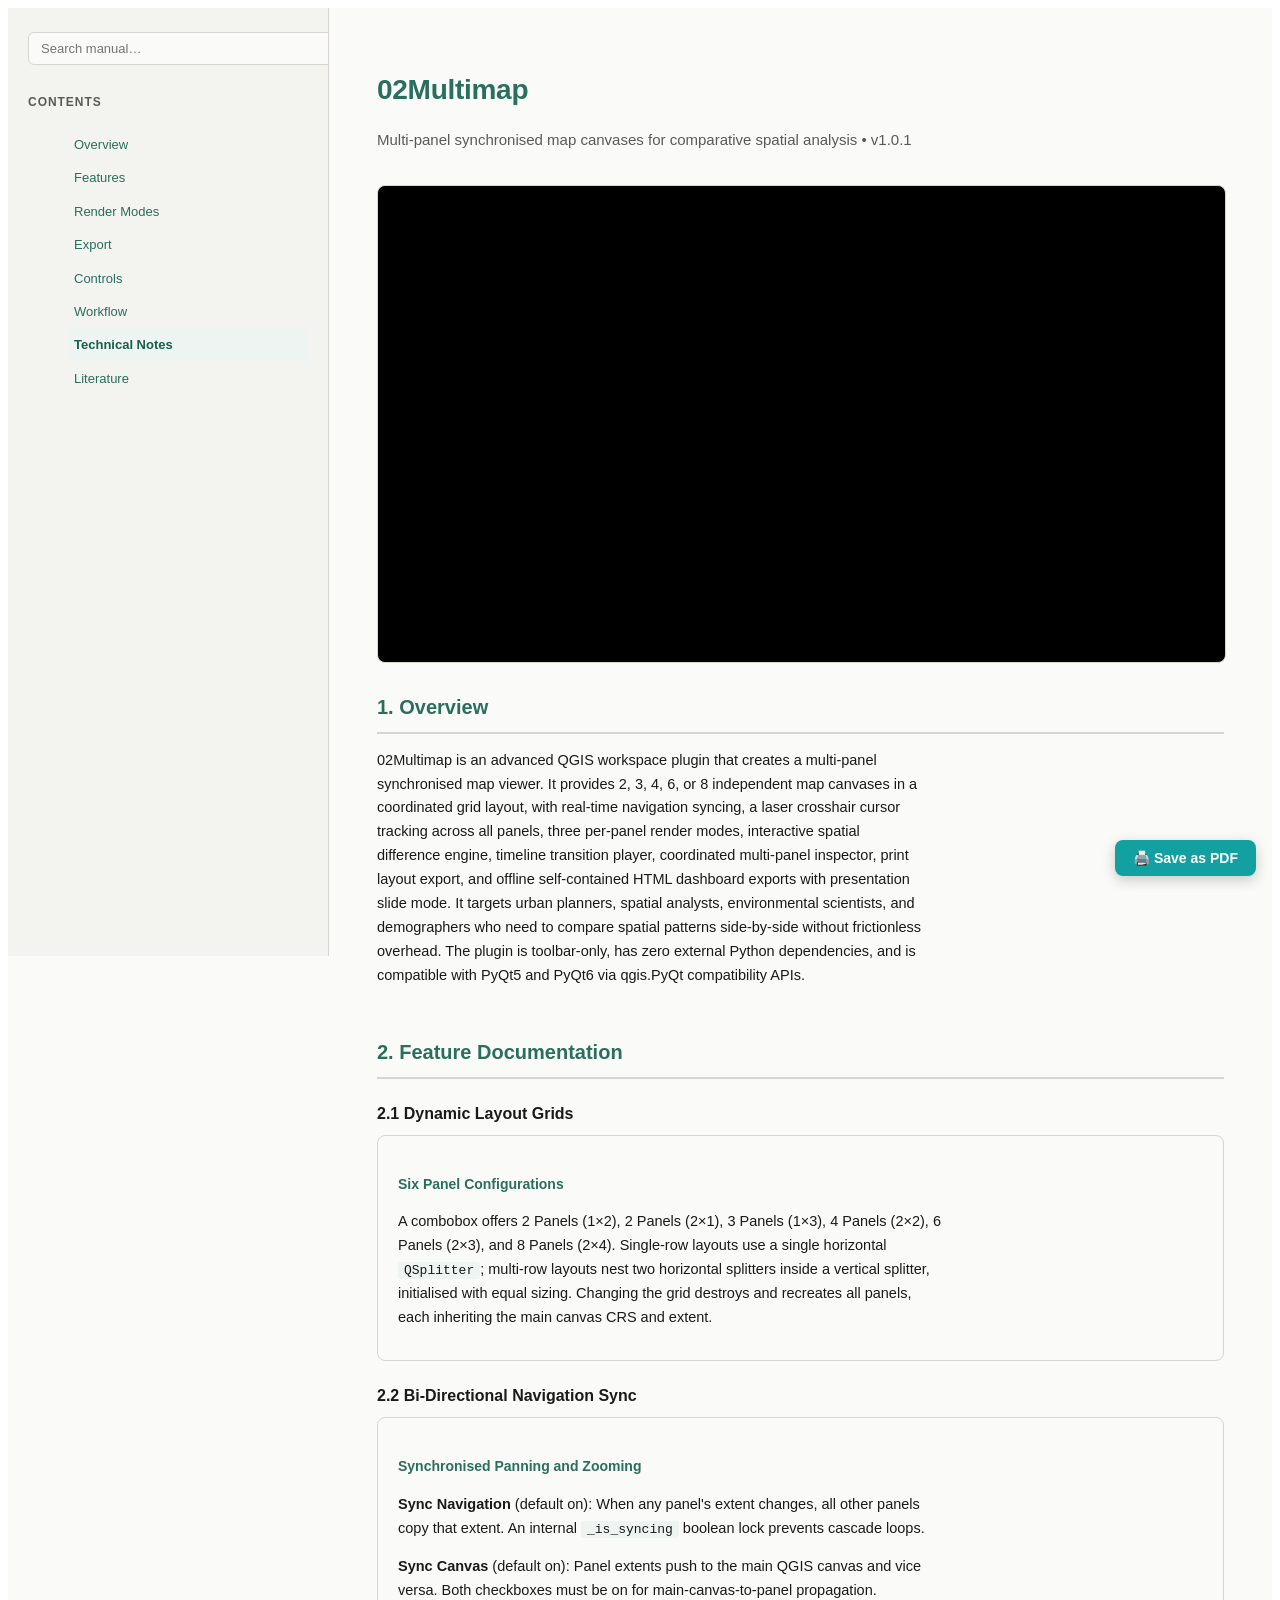
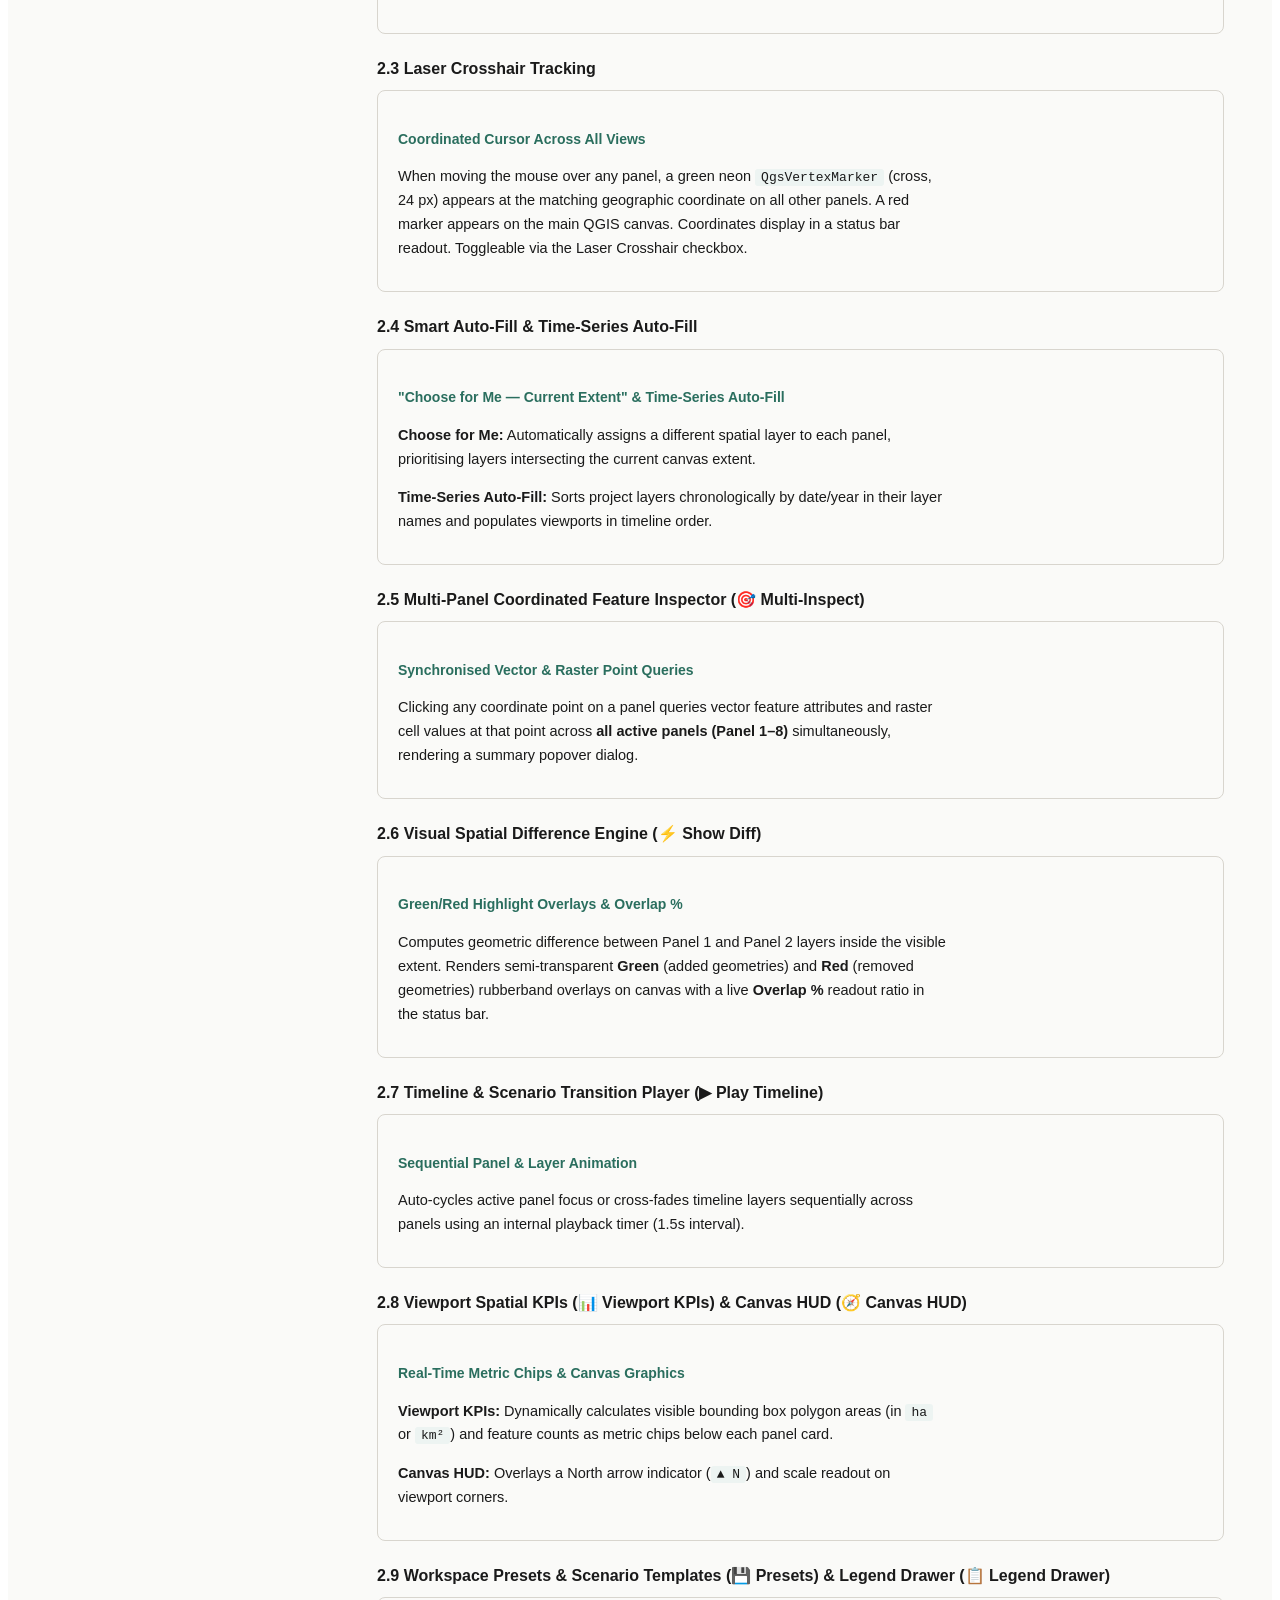
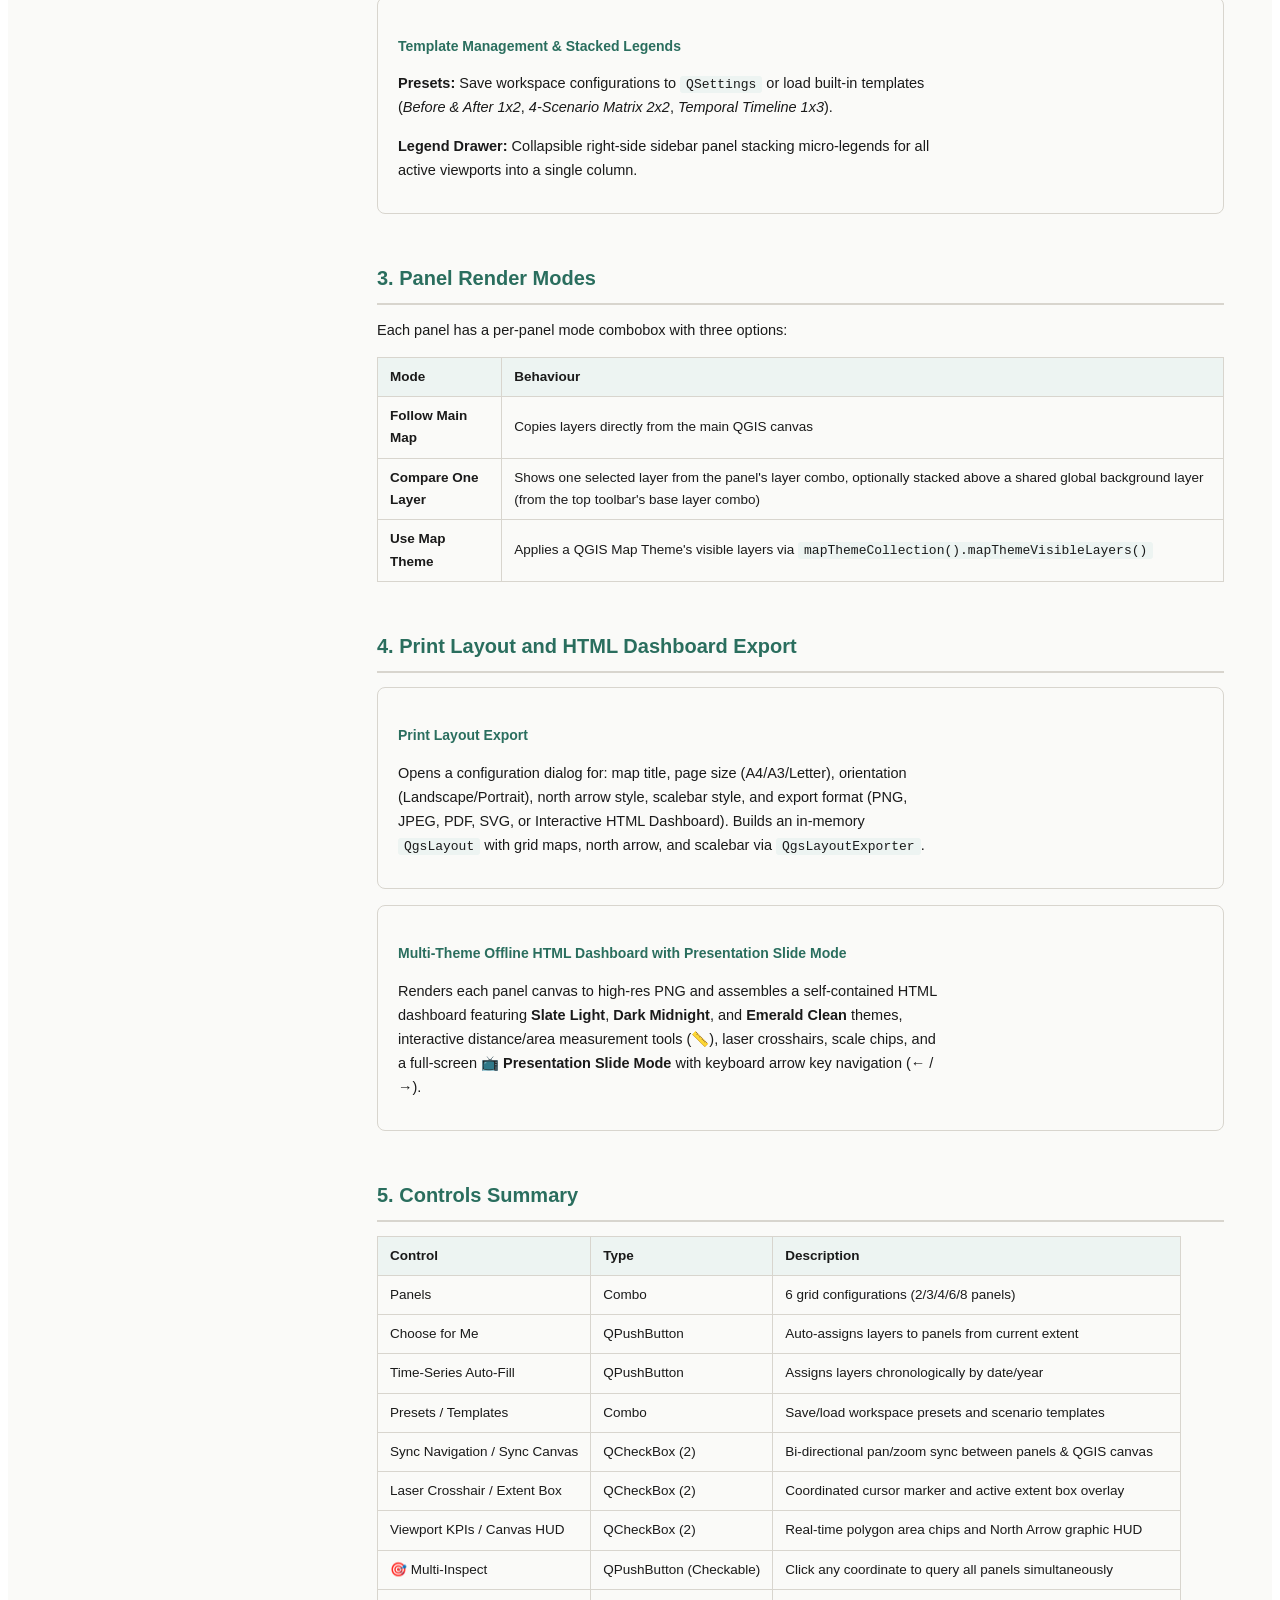
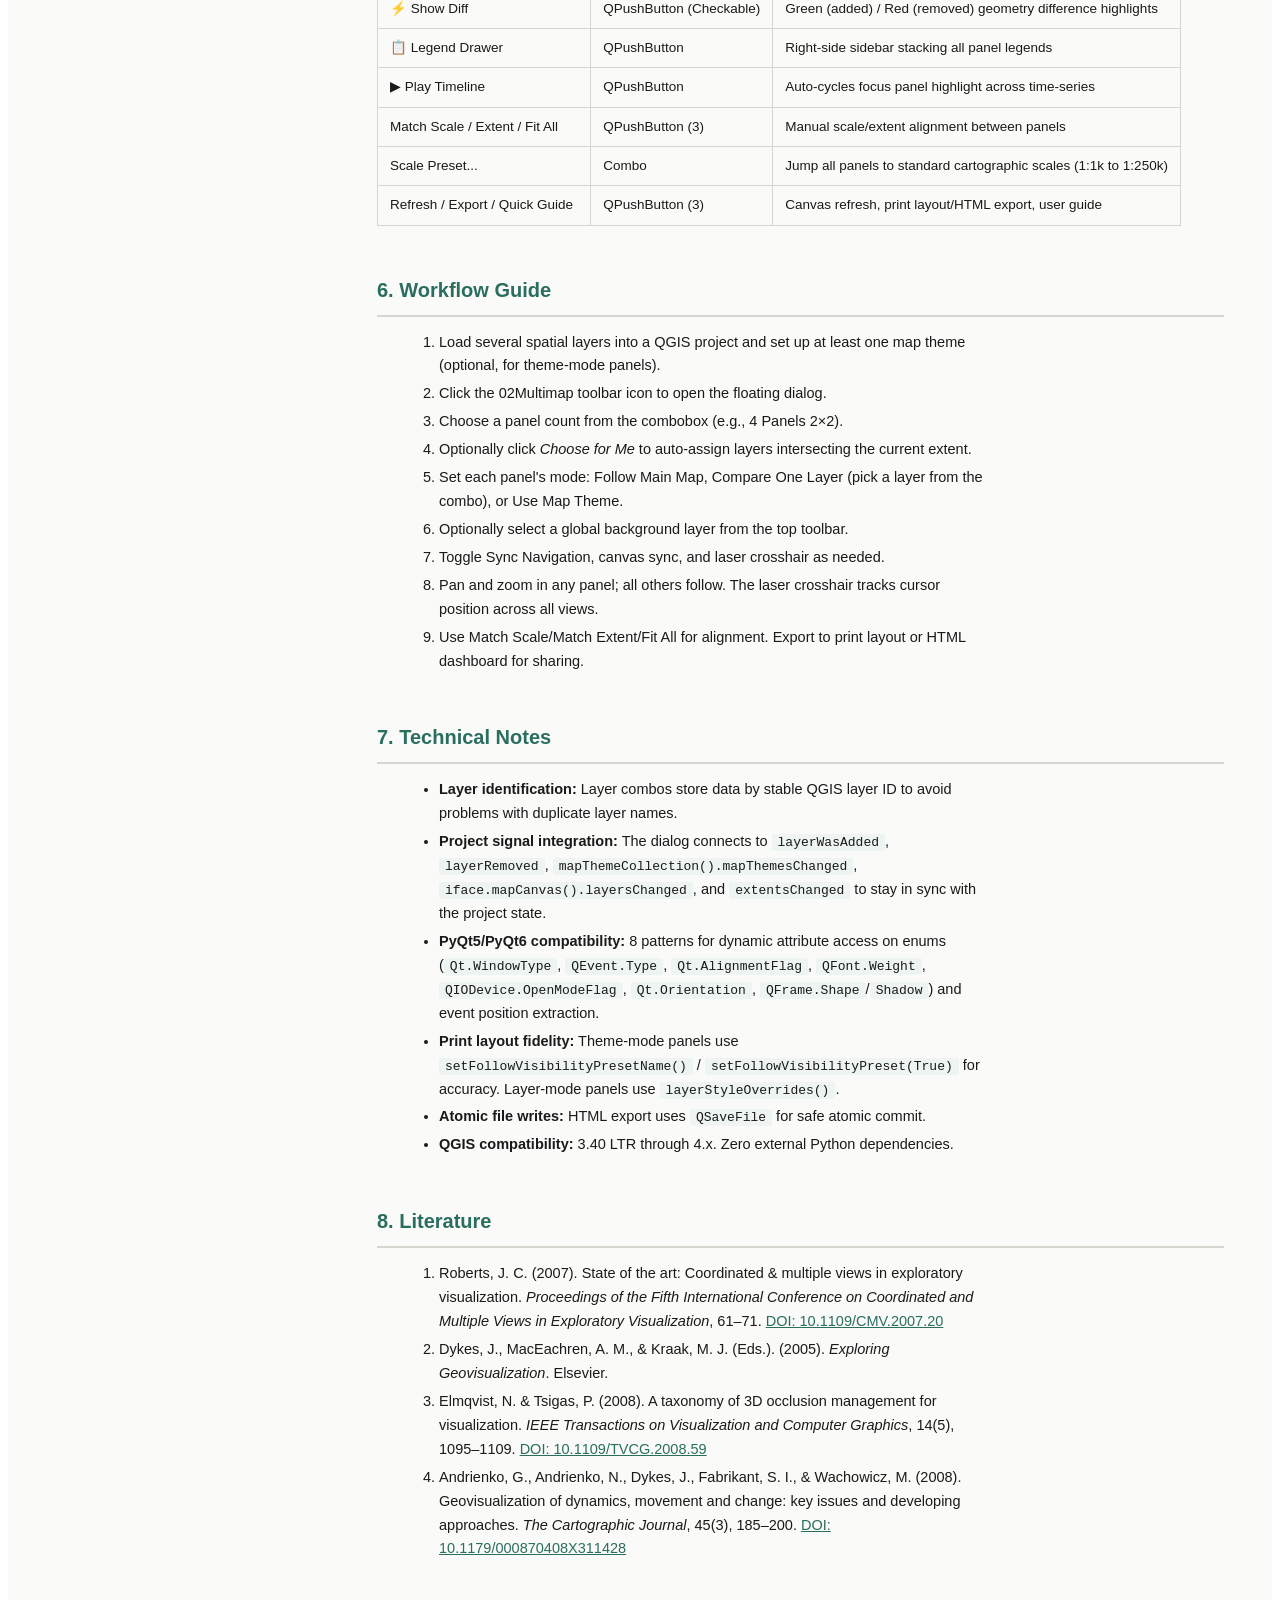
==== commit 7e0bd8fd: "Fix stale v0.6.0 manual/site version badge (now v1.0.1)" ====
--- a/docs/REFERENCE_MANUAL.html
+++ b/docs/REFERENCE_MANUAL.html
@@ -41,7 +41,7 @@
 </aside>
 <main class="chrome-content">
 <h1>02Multimap</h1>
-<p>Multi-panel synchronised map canvases for comparative spatial analysis &bull; v0.6.0</p>
+<p>Multi-panel synchronised map canvases for comparative spatial analysis &bull; v1.0.1</p>
 <div class="video-embed">
   <iframe src="https://www.youtube-nocookie.com/embed/9fSbv-R6HLA" title="02Multimap &mdash; video walkthrough" loading="lazy" allow="accelerometer; autoplay; clipboard-write; encrypted-media; gyroscope; picture-in-picture; web-share" allowfullscreen></iframe>
 </div>
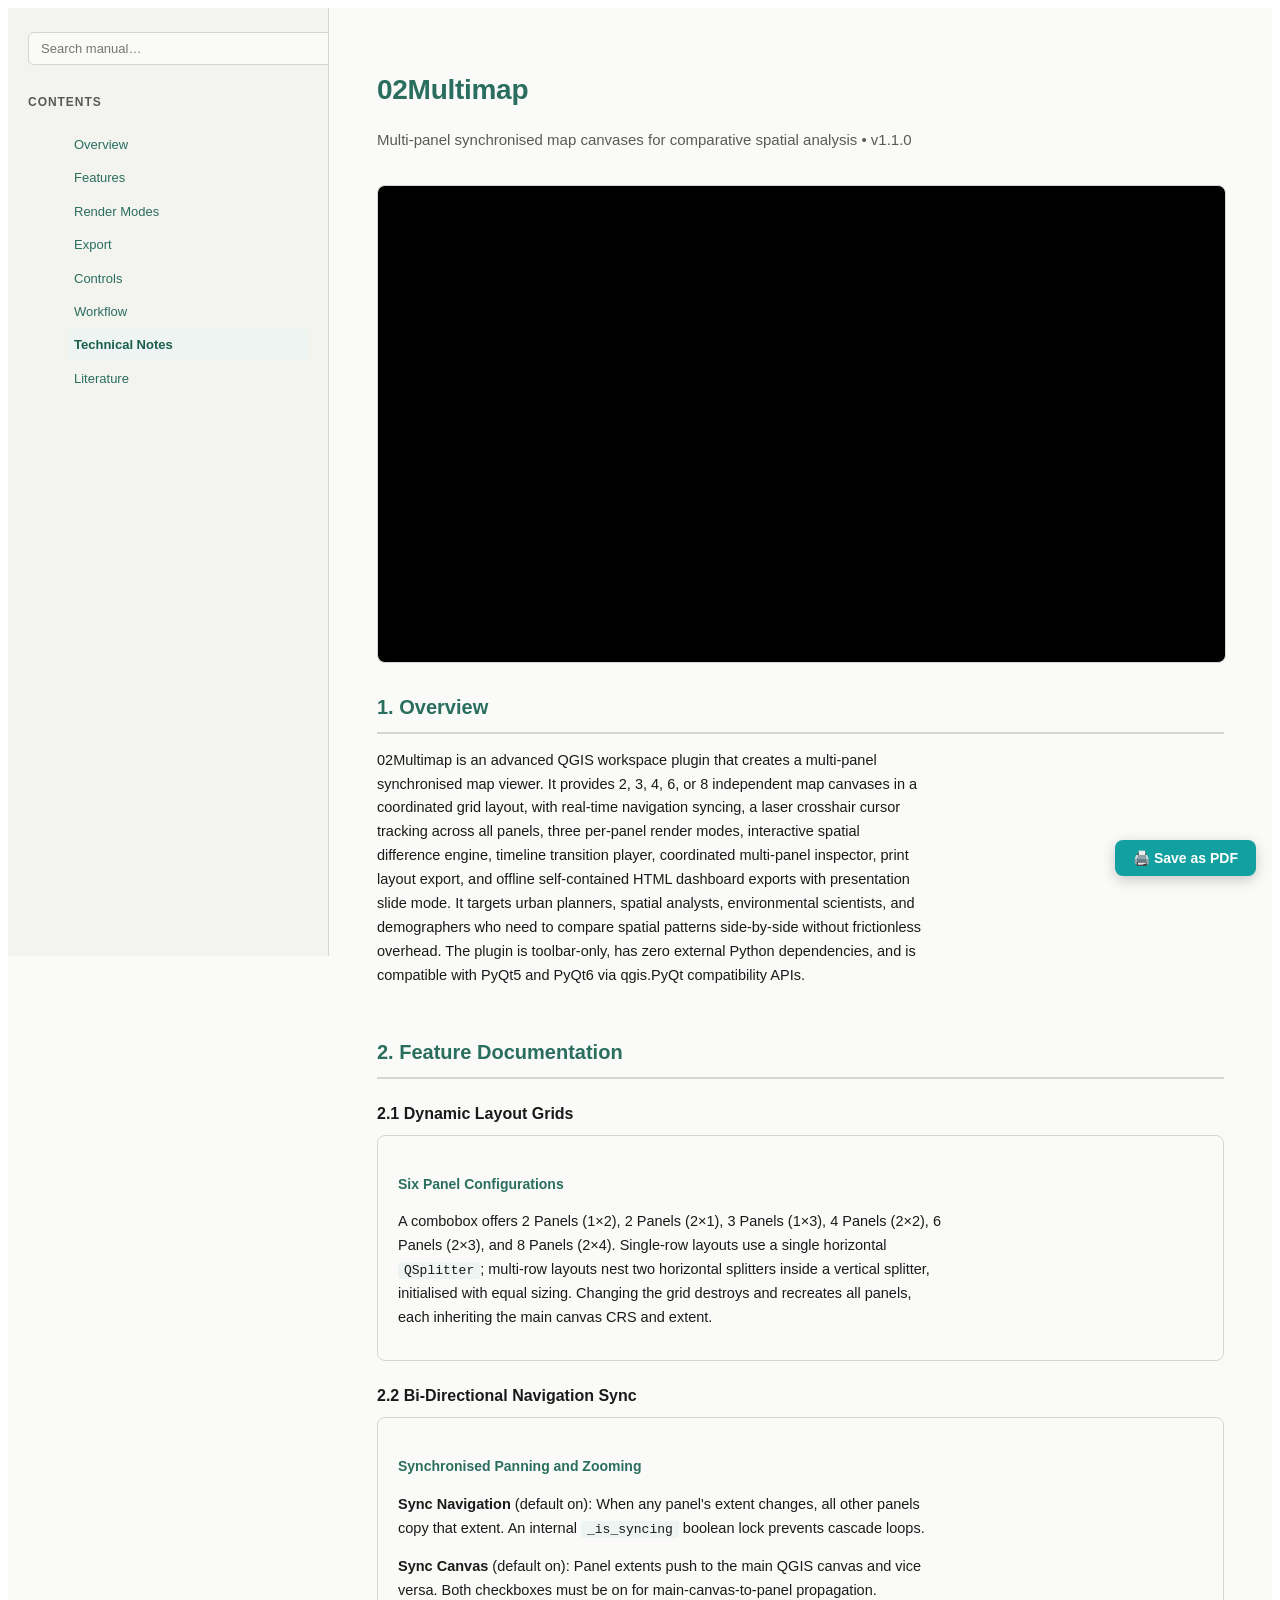
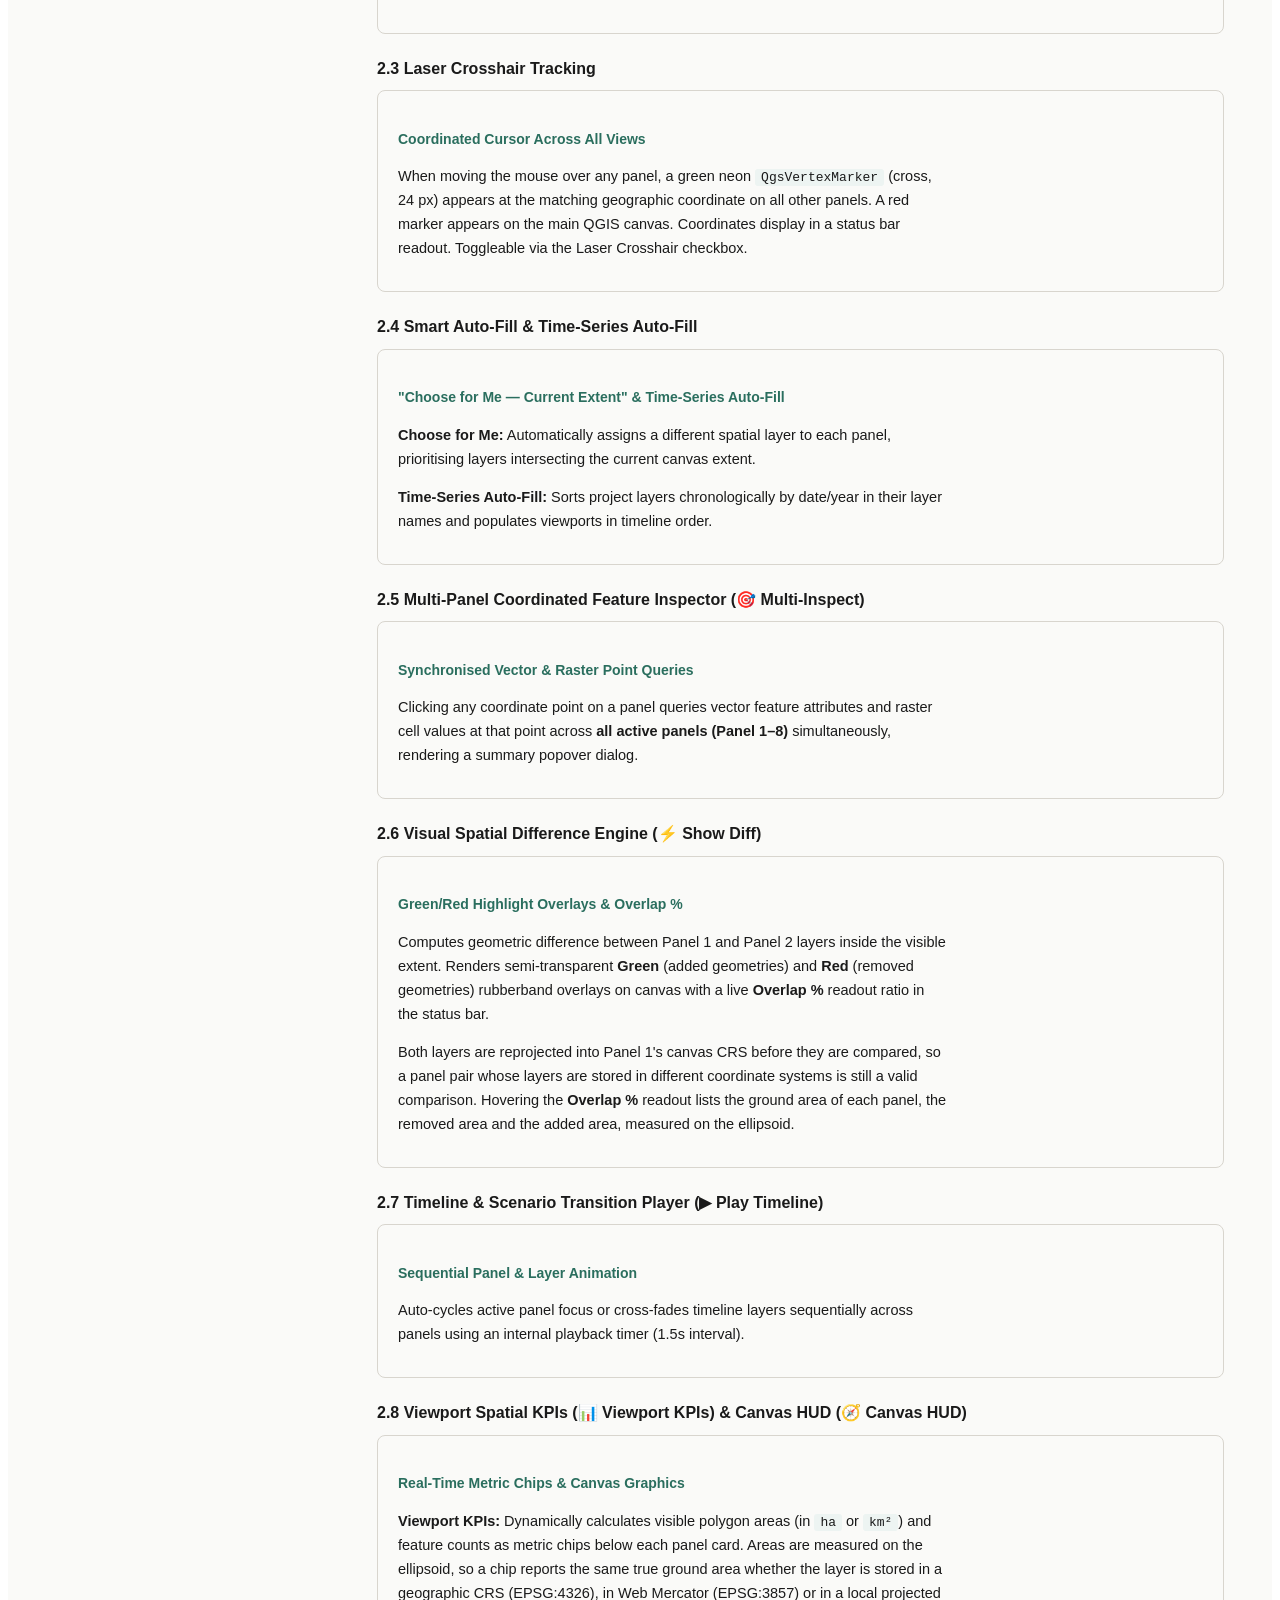
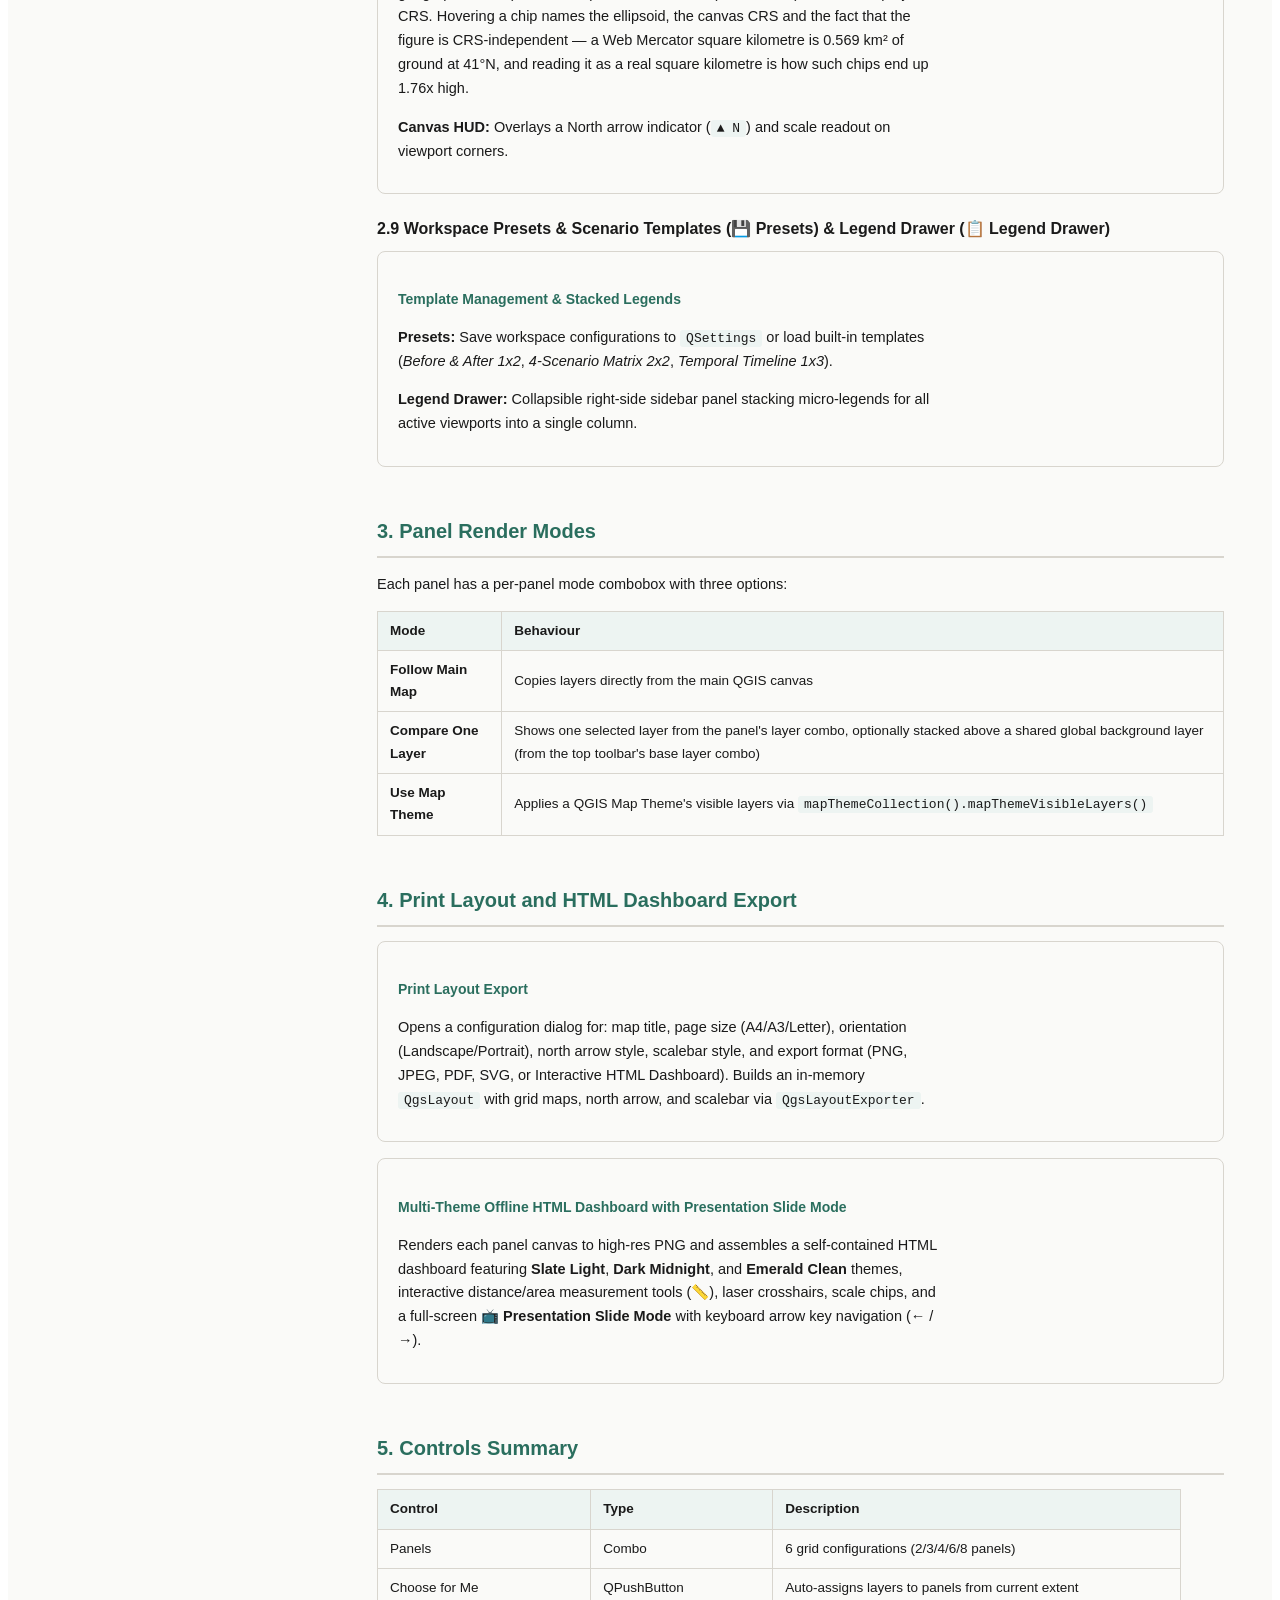
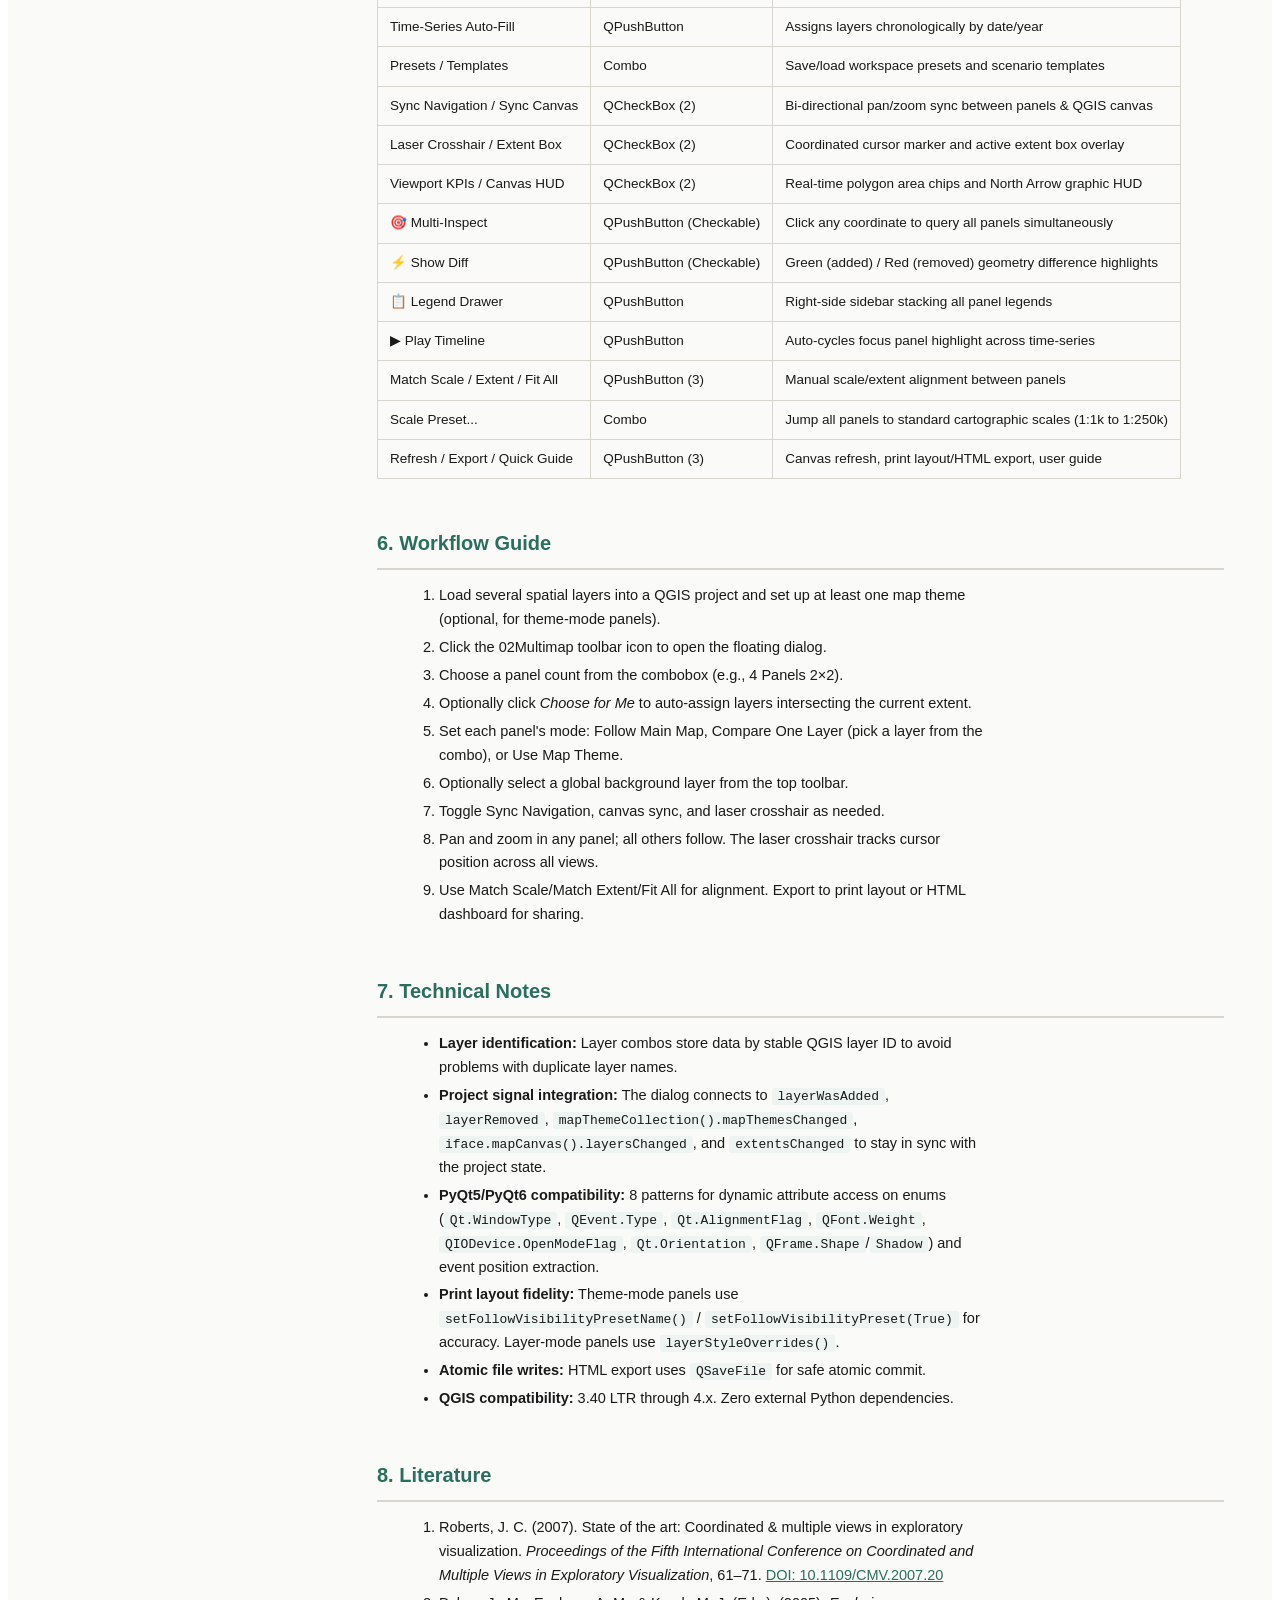
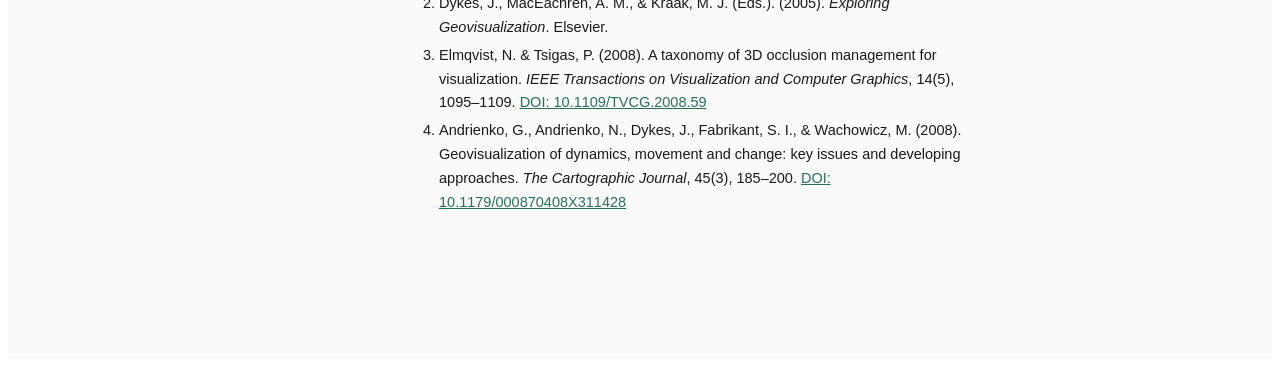
==== commit a88d13c3: "Release v1.1.0: Measure areas and compare layers on the ellipsoid Every area the plugin reported cam" ====
--- a/docs/REFERENCE_MANUAL.html
+++ b/docs/REFERENCE_MANUAL.html
@@ -41,7 +41,7 @@
 </aside>
 <main class="chrome-content">
 <h1>02Multimap</h1>
-<p>Multi-panel synchronised map canvases for comparative spatial analysis &bull; v1.0.1</p>
+<p>Multi-panel synchronised map canvases for comparative spatial analysis &bull; v1.1.0</p>
 <div class="video-embed">
   <iframe src="https://www.youtube-nocookie.com/embed/9fSbv-R6HLA" title="02Multimap &mdash; video walkthrough" loading="lazy" allow="accelerometer; autoplay; clipboard-write; encrypted-media; gyroscope; picture-in-picture; web-share" allowfullscreen></iframe>
 </div>
@@ -90,6 +90,7 @@
 <div class="chrome-card">
   <h4>Green/Red Highlight Overlays & Overlap %</h4>
   <p>Computes geometric difference between Panel 1 and Panel 2 layers inside the visible extent. Renders semi-transparent <strong>Green</strong> (added geometries) and <strong>Red</strong> (removed geometries) rubberband overlays on canvas with a live <strong>Overlap %</strong> readout ratio in the status bar.</p>
+  <p>Both layers are reprojected into Panel 1's canvas CRS before they are compared, so a panel pair whose layers are stored in different coordinate systems is still a valid comparison. Hovering the <strong>Overlap %</strong> readout lists the ground area of each panel, the removed area and the added area, measured on the ellipsoid.</p>
 </div>
 
 <h3>2.7 Timeline & Scenario Transition Player (▶ Play Timeline)</h3>
@@ -101,7 +102,7 @@
 <h3>2.8 Viewport Spatial KPIs (📊 Viewport KPIs) & Canvas HUD (🧭 Canvas HUD)</h3>
 <div class="chrome-card">
   <h4>Real-Time Metric Chips & Canvas Graphics</h4>
-  <p><strong>Viewport KPIs:</strong> Dynamically calculates visible bounding box polygon areas (in <code>ha</code> or <code>km²</code>) and feature counts as metric chips below each panel card.</p>
+  <p><strong>Viewport KPIs:</strong> Dynamically calculates visible polygon areas (in <code>ha</code> or <code>km²</code>) and feature counts as metric chips below each panel card. Areas are measured on the ellipsoid, so a chip reports the same true ground area whether the layer is stored in a geographic CRS (EPSG:4326), in Web Mercator (EPSG:3857) or in a local projected CRS. Hovering a chip names the ellipsoid, the canvas CRS and the fact that the figure is CRS-independent — a Web Mercator square kilometre is 0.569 km² of ground at 41°N, and reading it as a real square kilometre is how such chips end up 1.76x high.</p>
   <p><strong>Canvas HUD:</strong> Overlays a North arrow indicator (<code>▲ N</code>) and scale readout on viewport corners.</p>
 </div>
 
